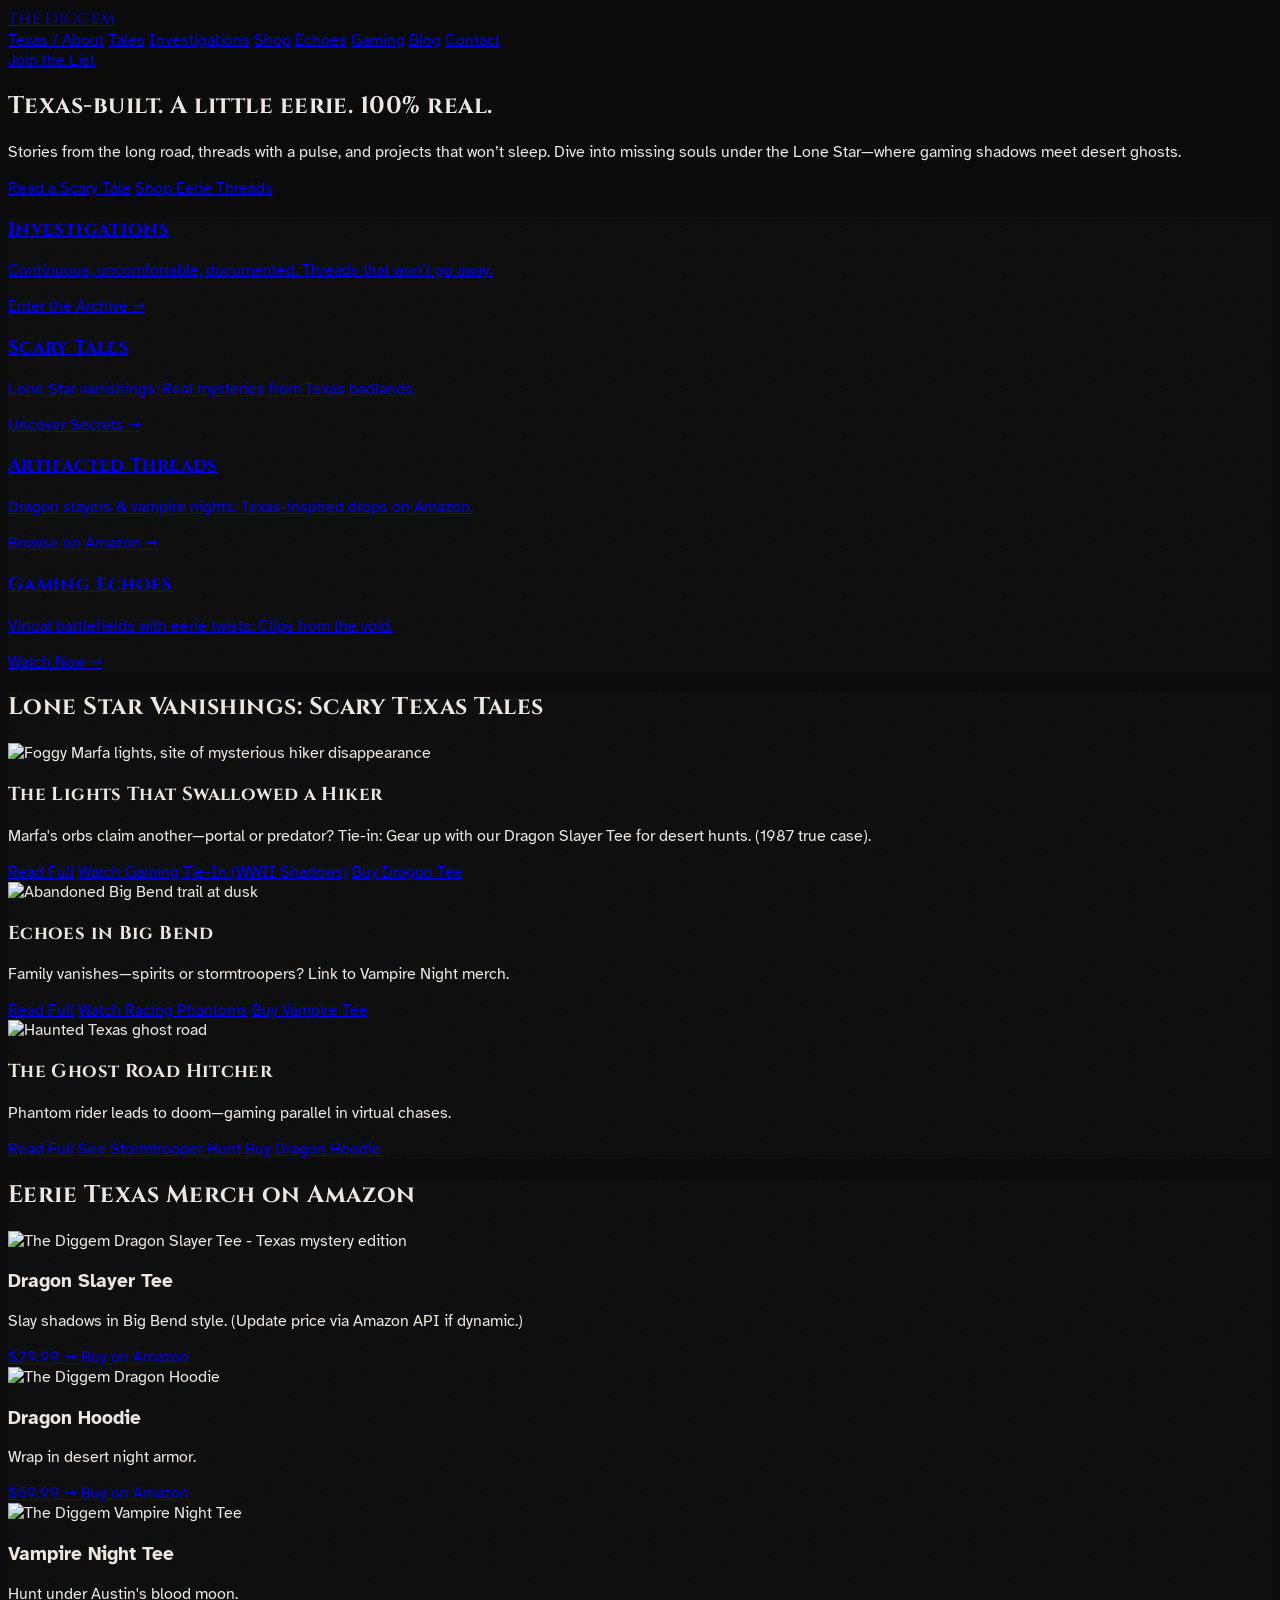
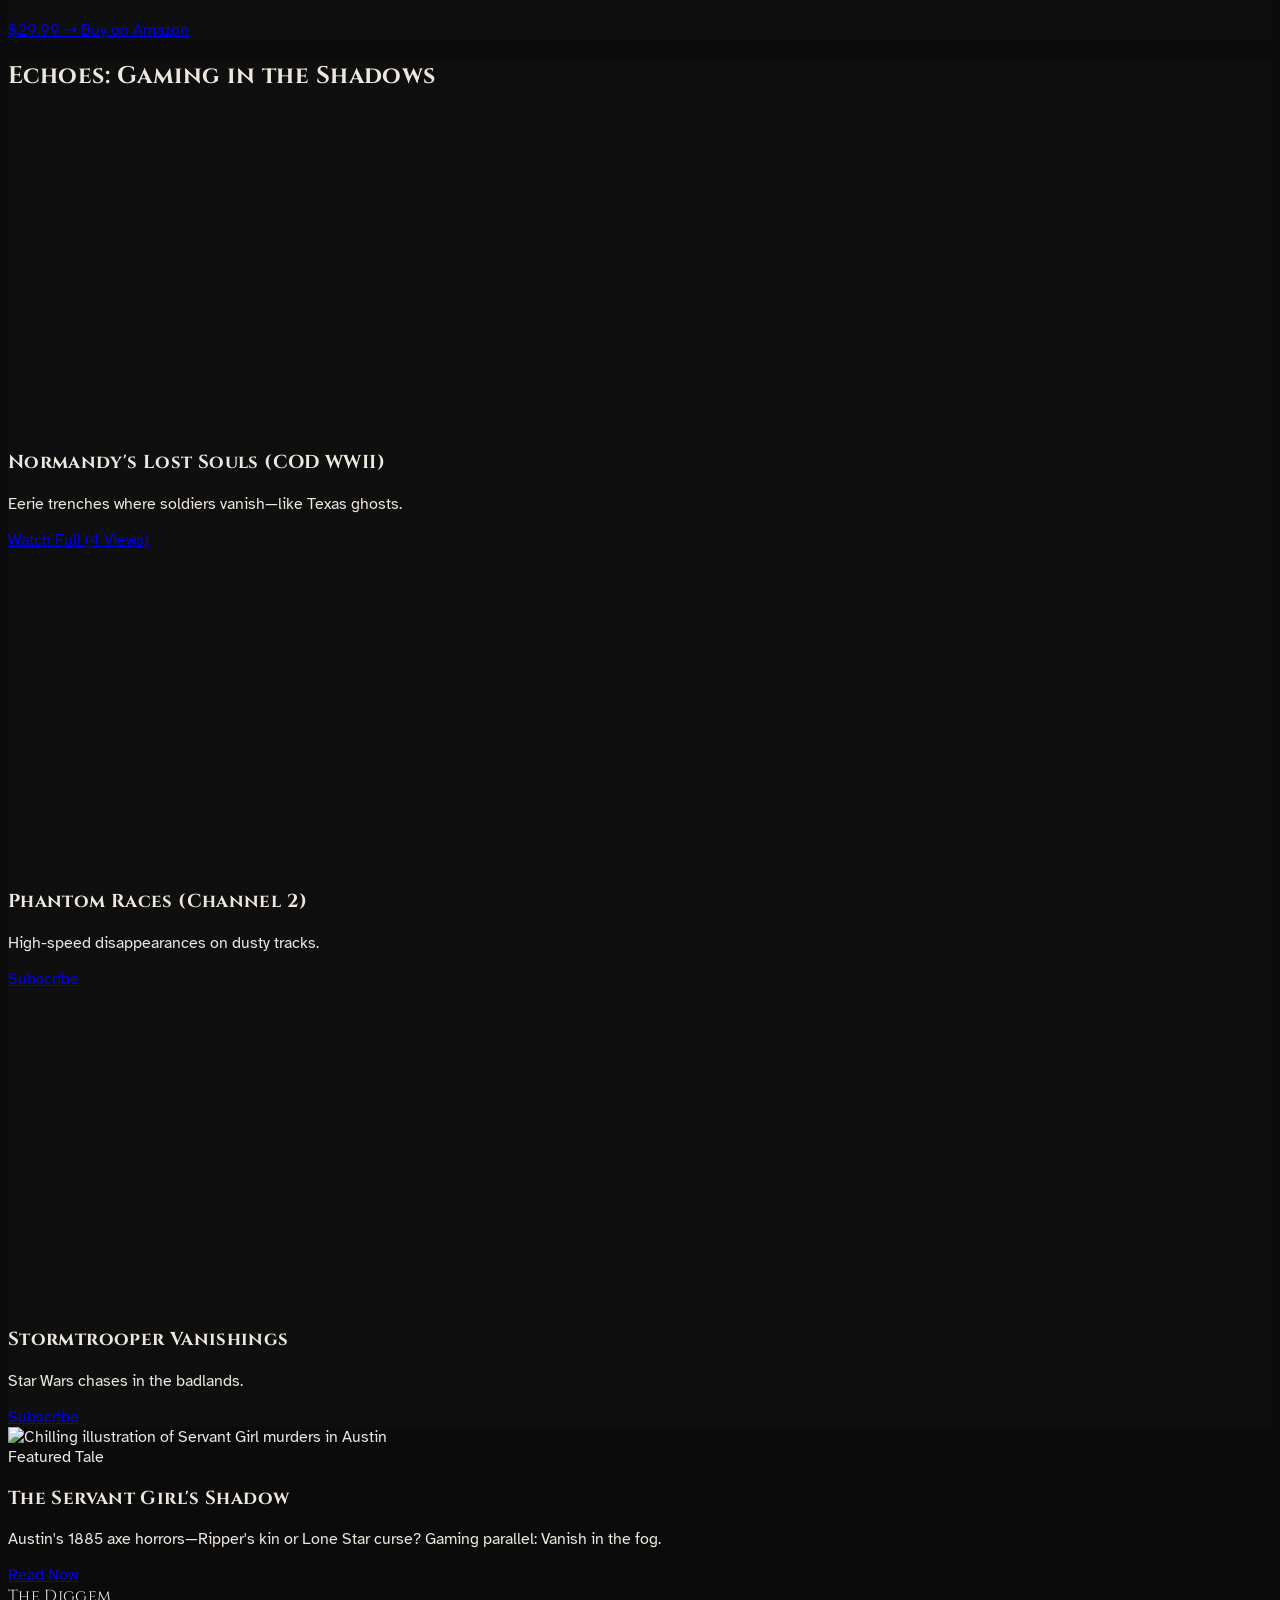
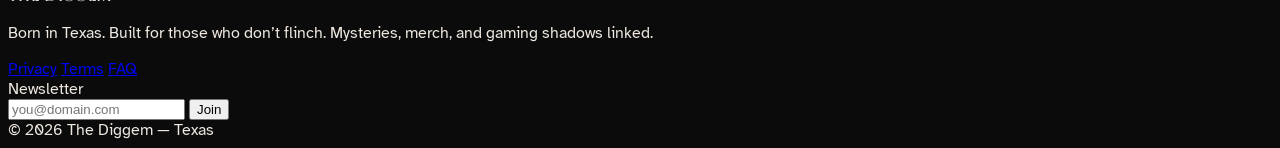
==== index.html @ 5195ea9b "Update index.html" ====
<!DOCTYPE html>
<html lang="en">
<head>
  <meta charset="utf-8" />
  <meta name="viewport" content="width=device-width, initial-scale=1" />
  <meta name="description" content="Texas mysteries, scary missing stories, eerie tales, and real investigations. Shop merch and watch gaming echoes on YouTube.">
  <meta property="og:title" content="The Diggem — Texas • Eerie • Real">
  <meta property="og:description" content="Stories from the long road, threads with a pulse, and projects that won’t sleep. Dive into missing souls under the Lone Star.">
  <meta property="og:image" content="/images/hero-texas-night.jpg">
  <title>The Diggem — Texas • Eerie • Real</title>
  <script src="https://cdn.tailwindcss.com"></script>
  <link rel="preconnect" href="https://fonts.googleapis.com">
  <link href="https://fonts.googleapis.com/css2?family=Cinzel:wght@600;700&family=Atkinson+Hyperlegible:wght@400;700&display=swap" rel="stylesheet">
  <style>
    :root {
      --mesquite: #0B0B0B; --dusk: #3A2E2A; --bone: #EDE7DF; --sage: #7C8A7A; --chili: #B03A2E; --blood-moon: #8B0000;
    }
    body { background: var(--mesquite); color: var(--bone); font-family: "Atkinson Hyperlegible", system-ui, sans-serif; }
    .hheading { font-family: "Cinzel", serif; letter-spacing: .02em; }
    .grain { background-image: url('data:image/svg+xml;utf8,<svg xmlns="http://www.w3.org/2000/svg" width=\'160\' height=\'160\'><filter id=\'n\'><feTurbulence type=\'fractalNoise\' baseFrequency=\'0.8\' numOctaves=\'2\' stitchTiles=\'stitch\'/></filter><rect width=\'100%\' height=\'100%\' filter=\'url(%23n)\' opacity=\'0.035\'/></svg>'); }
    .fade-in { opacity: 0; transform: translateY(20px); transition: opacity 0.6s ease, transform 0.6s ease; }
    .fade-in.visible { opacity: 1; transform: translateY(0); }
    .parallax { background-attachment: fixed; } /* Subtle hero depth */
    .hover-glow:hover { text-shadow: 0 0 10px var(--blood-moon); color: var(--blood-moon); transition: all 0.3s; }
  </style>
</head>
<body class="antialiased">
  <!-- NAV: Fixed, accessible -->
  <header class="fixed inset-x-0 top-0 z-50 bg-black/50 backdrop-blur border-b border-white/10" role="banner">
    <div class="mx-auto max-w-6xl px-4 h-16 flex items-center justify-between">
      <a href="/" class="hheading text-xl tracking-wide hover-glow" aria-label="Home">THE DIGGEM</a>
      <nav class="hidden md:flex items-center gap-6 text-sm" role="navigation">
        <a href="/about" class="hover:text-[--sage] focus:outline-none focus:ring-2 focus:ring-[--sage]" aria-label="Texas About">Texas / About</a>
        <a href="#tales" class="hover:text-[--sage] focus:outline-none focus:ring-2 focus:ring-[--sage]" aria-label="Mysterious Tales">Tales</a>
        <a href="/investigations" class="hover:text-[--sage] focus:outline-none focus:ring-2 focus:ring-[--sage]" aria-label="Investigations">Investigations</a>
        <a href="#shop" class="hover:text-[--sage] focus:outline-none focus:ring-2 focus:ring-[--sage]" aria-label="Shop">Shop</a>
        <a href="#youtube" class="hover:text-[--sage] focus:outline-none focus:ring-2 focus:ring-[--sage]" aria-label="YouTube Echoes">Echoes</a>
        <a href="/gaming" class="hover:text-[--sage] focus:outline-none focus:ring-2 focus:ring-[--sage]" aria-label="Gaming">Gaming</a>
        <a href="/blog" class="hover:text-[--sage] focus:outline-none focus:ring-2 focus:ring-[--sage]" aria-label="Blog">Blog</a>
        <a href="/contact" class="hover:text-[--sage] focus:outline-none focus:ring-2 focus:ring-[--sage]" aria-label="Contact">Contact</a>
      </nav>
      <a href="/newsletter" class="text-xs md:text-sm px-3 py-1.5 rounded-full border border-white/20 hover:border-white/40 focus:outline-none focus:ring-2 focus:ring-[--sage]" aria-label="Join Newsletter">Join the List</a>
    </div>
  </header>

  <!-- HERO: Parallax for eerie depth -->
  <section class="relative min-h-[84vh] flex items-end parallax grain" id="hero" style="background-image: linear-gradient(to bottom, var(--mesquite), transparent), url('/images/hero-texas-night.jpg'); background-size: cover; background-position: center;">
    <div class="absolute inset-0 bg-gradient-to-t from-[--mesquite] via-black/40 to-transparent"></div>
    <div class="relative mx-auto max-w-6xl px-4 pb-24">
      <h1 class="hheading text-4xl md:text-6xl font-bold max-w-3xl">Texas-built. A little eerie. 100% real.</h1>
      <p class="mt-4 max-w-2xl text-[1.05rem] text-white/85">Stories from the long road, threads with a pulse, and projects that won’t sleep. Dive into missing souls under the Lone Star—where gaming shadows meet desert ghosts.</p>
      <div class="mt-8 flex flex-wrap gap-3">
        <a href="#tales" class="px-5 py-3 rounded-lg bg-[--chili] hover:bg-red-700 font-semibold hover-glow focus:outline-none focus:ring-2 focus:ring-[--chili]" aria-label="Read Latest Tale">Read a Scary Tale</a>
        <a href="#shop" class="px-5 py-3 rounded-lg border border-white/25 hover:border-white/50 focus:outline-none focus:ring-2 focus:ring-white/50">Shop Eerie Threads</a>
      </div>
    </div>
  </section>

  <!-- PILLARS: 4-col grid for balance -->
  <section class="mx-auto max-w-6xl px-4 py-16 grid md:grid-cols-4 gap-6 grain" id="pillars">
    <a href="/investigations" class="group block rounded-2xl border border-white/10 p-6 hover:bg-white/5 transition fade-in" tabindex="0">
      <h3 class="hheading text-2xl mb-2 hover-glow">Investigations</h3>
      <p class="text-white/80">Continuous, uncomfortable, documented. Threads that won’t go away.</p>
      <div class="mt-4 text-sm text-[--sage] group-hover:underline">Enter the Archive →</div>
    </a>
    <a href="#tales" class="group block rounded-2xl border border-white/10 p-6 hover:bg-white/5 transition fade-in" tabindex="0">
      <h3 class="hheading text-2xl mb-2 hover-glow">Scary Tales</h3>
      <p class="text-white/80">Lone Star vanishings: Real mysteries from Texas badlands.</p>
      <div class="mt-4 text-sm text-[--sage] group-hover:underline">Uncover Secrets →</div>
    </a>
    <a href="#shop" class="group block rounded-2xl border border-white/10 p-6 hover:bg-white/5 transition fade-in" tabindex="0">
      <h3 class="hheading text-2xl mb-2 hover-glow">Artifacted Threads</h3>
      <p class="text-white/80">Dragon slayers & vampire nights: Texas-inspired drops on Amazon.</p>
      <div class="mt-4 text-sm text-[--sage] group-hover:underline">Browse on Amazon →</div>
    </a>
    <a href="#youtube" class="group block rounded-2xl border border-white/10 p-6 hover:bg-white/5 transition fade-in" tabindex="0">
      <h3 class="hheading text-2xl mb-2 hover-glow">Gaming Echoes</h3>
      <p class="text-white/80">Virtual battlefields with eerie twists: Clips from the void.</p>
      <div class="mt-4 text-sm text-[--sage] group-hover:underline">Watch Now →</div>
    </a>
  </section>

  <!-- TALES ARCHIVE: Tied to merch/gaming -->
  <section id="tales" class="mx-auto max-w-6xl px-4 py-16 grain">
    <h2 class="hheading text-4xl text-center mb-12 hover-glow">Lone Star Vanishings: Scary Texas Tales</h2>
    <div class="grid md:grid-cols-3 gap-8">
      <article class="fade-in rounded-2xl border border-white/10 p-6 bg-black/20 hover:bg-black/30 transition hover-glow" itemscope itemtype="https://schema.org/Article">
        <img src="/images/tale-marfa.jpg" alt="Foggy Marfa lights, site of mysterious hiker disappearance" class="w-full h-48 object-cover rounded-lg mb-4" loading="lazy">
        <h3 class="hheading text-xl mb-2" itemprop="headline">The Lights That Swallowed a Hiker</h3>
        <p class="text-white/80 mb-4" itemprop="description">Marfa's orbs claim another—portal or predator? Tie-in: Gear up with our Dragon Slayer Tee for desert hunts. (1987 true case).</p>
        <div class="flex flex-col gap-2 text-sm">
          <a href="/tales/marfa-full" class="text-[--chili] hover:underline" itemprop="url">Read Full</a>
          <a href="https://www.youtube.com/embed/ukKqVnNYLvE" class="text-[--sage] hover:underline" target="_blank" rel="noopener">Watch Gaming Tie-In (WWII Shadows)</a>
          <a href="https://www.amazon.com/The-Diggem-Clothing-Dragon-T-Shirt/dp/B0CT2NBS75" class="text-[--chili] hover:underline" target="_blank" rel="noopener sponsored">Buy Dragon Tee</a>
        </div>
      </article>
      <!-- Similar for 2 more; stagger with md:translate-y-4 for animation -->
      <article class="fade-in rounded-2xl border border-white/10 p-6 bg-black/20 hover:bg-black/30 transition md:translate-y-4 hover-glow">
        <img src="/images/tale-bigbend.jpg" alt="Abandoned Big Bend trail at dusk" class="w-full h-48 object-cover rounded-lg mb-4" loading="lazy">
        <h3 class="hheading text-xl mb-2">Echoes in Big Bend</h3>
        <p class="text-white/80 mb-4">Family vanishes—spirits or stormtroopers? Link to Vampire Night merch.</p>
        <div class="flex flex-col gap-2 text-sm">
          <a href="/tales/bigbend-full" class="text-[--chili] hover:underline">Read Full</a>
          <a href="https://www.youtube.com/embed/ZfT4tvOWYkk" class="text-[--sage] hover:underline" target="_blank" rel="noopener">Watch Racing Phantoms</a> <!-- Placeholder; update URL -->
          <a href="https://www.amazon.com/The-Diggem-Clothing-Vampire-T-Shirt/dp/B0FNCSKFW3" class="text-[--chili] hover:underline" target="_blank" rel="noopener sponsored">Buy Vampire Tee</a>
        </div>
      </article>
      <article class="fade-in rounded-2xl border border-white/10 p-6 bg-black/20 hover:bg-black/30 transition hover-glow">
        <img src="/images/tale-ghostroad.jpg" alt="Haunted Texas ghost road" class="w-full h-48 object-cover rounded-lg mb-4" loading="lazy">
        <h3 class="hheading text-xl mb-2">The Ghost Road Hitcher</h3>
        <p class="text-white/80 mb-4">Phantom rider leads to doom—gaming parallel in virtual chases.</p>
        <div class="flex flex-col gap-2 text-sm">
          <a href="/tales/ghostroad-full" class="text-[--chili] hover:underline">Read Full</a>
          <a href="https://www.youtube.com/embed/wIxmxCXI2v" class="text-[--sage] hover:underline" target="_blank" rel="noopener">See Stormtrooper Hunt</a> <!-- Placeholder; update URL -->
          <a href="https://www.amazon.com/The-Diggem-Clothing-Dragon-Pullover/dp/B0CW1WC7QN" class="text-[--chili] hover:underline" target="_blank" rel="noopener sponsored">Buy Dragon Hoodie</a>
        </div>
      </article>
    </div>
  </section>

  <!-- SHOP SPOTLIGHT: Your merch cards, rethemed -->
  <section id="shop" class="mx-auto max-w-6xl px-4 py-16 bg-[--dusk]/50 grain">
    <h2 class="hheading text-4xl text-center mb-12 hover-glow">Eerie Texas Merch on Amazon</h2>
    <div class="grid md:grid-cols-3 gap-8">
      <div class="text-center fade-in bg-gray-900 rounded-lg p-6">
        <img src="https://via.placeholder.com/400x400/000000/FFFFFF?text=Dragon+Slayer+Tee" alt="The Diggem Dragon Slayer Tee - Texas mystery edition" class="mx-auto w-48 h-48 object-cover rounded-lg mb-4" loading="lazy">
        <h3 class="text-xl mb-2">Dragon Slayer Tee</h3>
        <p class="text-white/80 mb-4">Slay shadows in Big Bend style. (Update price via Amazon API if dynamic.)</p>
        <a href="https://www.amazon.com/The-Diggem-Clothing-Dragon-T-Shirt/dp/B0CT2NBS75" target="_blank" rel="noopener sponsored" class="block bg-[--chili] text-white px-6 py-3 rounded-lg hover:bg-red-700 mx-auto w-fit hover-glow">$29.99 → Buy on Amazon</a>
      </div>
      <!-- Repeat pattern for Hoodie & Vampire Tee; use real images from Amazon if available -->
      <div class="text-center fade-in bg-gray-900 rounded-lg p-6 md:translate-y-4">
        <img src="https://via.placeholder.com/400x400/000000/00FFFF?text=Dragon+Hoodie" alt="The Diggem Dragon Hoodie" class="mx-auto w-48 h-48 object-cover rounded-lg mb-4" loading="lazy">
        <h3 class="text-xl mb-2">Dragon Hoodie</h3>
        <p class="text-white/80 mb-4">Wrap in desert night armor.</p>
        <a href="https://www.amazon.com/The-Diggem-Clothing-Dragon-Pullover/dp/B0CW1WC7QN" target="_blank" rel="noopener sponsored" class="block bg-[--chili] text-white px-6 py-3 rounded-lg hover:bg-red-700 mx-auto w-fit hover-glow">$59.99 → Buy on Amazon</a>
      </div>
      <div class="text-center fade-in bg-gray-900 rounded-lg p-6">
        <img src="https://via.placeholder.com/400x400/000000/FF00FF?text=Vampire+Night+Tee" alt="The Diggem Vampire Night Tee" class="mx-auto w-48 h-48 object-cover rounded-lg mb-4" loading="lazy">
        <h3 class="text-xl mb-2">Vampire Night Tee</h3>
        <p class="text-white/80 mb-4">Hunt under Austin's blood moon.</p>
        <a href="https://www.amazon.com/The-Diggem-Clothing-Vampire-T-Shirt/dp/B0FNCSKFW3" target="_blank" rel="noopener sponsored" class="block bg-[--chili] text-white px-6 py-3 rounded-lg hover:bg-red-700 mx-auto w-fit hover-glow">$29.99 → Buy on Amazon</a>
      </div>
    </div>
  </section>

  <!-- YOUTUBE ECHOES / GAMING: Blended section with valid embed -->
  <section id="youtube" class="mx-auto max-w-6xl px-4 py-16 grain">
    <h2 class="hheading text-4xl text-center mb-12 hover-glow">Echoes: Gaming in the Shadows</h2>
    <div class="grid md:grid-cols-3 gap-8"> <!-- 3-cols to match merch -->
      <div class="fade-in bg-gray-900 rounded-lg overflow-hidden">
        <iframe width="100%" height="315" src="https://www.youtube.com/embed/ukKqVnNYLvE?rel=0" title="COD WWII: Normandy Vanishings" frameborder="0" allow="accelerometer; autoplay; clipboard-write; encrypted-media; gyroscope; picture-in-picture" allowfullscreen loading="lazy"></iframe>
        <div class="p-6">
          <h3 class="hheading text-xl mb-2">Normandy's Lost Souls (COD WWII)</h3>
          <p class="text-white/80 mb-4">Eerie trenches where soldiers vanish—like Texas ghosts.</p>
          <a href="https://www.youtube.com/watch?v=ukKqVnNYLvE" target="_blank" rel="noopener" class="text-[--sage] hover:underline block hover-glow">Watch Full (4 Views)</a>
        </div>
      </div>
      <!-- Placeholders for other channels; update with your 2 channels -->
      <div class="fade-in bg-gray-900 rounded-lg overflow-hidden md:translate-y-4">
        <iframe width="100%" height="315" src="https://www.youtube.com/embed/ZfT4tvOWYkk?rel=0" title="Racing Phantoms Playlist" frameborder="0" allow="accelerometer; autoplay; clipboard-write; encrypted-media; gyroscope; picture-in-picture" allowfullscreen loading="lazy"></iframe>
        <div class="p-6">
          <h3 class="hheading text-xl mb-2">Phantom Races (Channel 2)</h3>
          <p class="text-white/80 mb-4">High-speed disappearances on dusty tracks.</p>
          <a href="https://www.youtube.com/channel/YOUR_CHANNEL_2" target="_blank" rel="noopener" class="text-[--sage] hover:underline block hover-glow">Subscribe</a>
        </div>
      </div>
      <div class="fade-in bg-gray-900 rounded-lg overflow-hidden">
        <iframe width="100%" height="315" src="https://www.youtube.com/embed/wIxmxCXI2v?rel=0" title="Stormtrooper Hunts (Channel 1)" frameborder="0" allow="accelerometer; autoplay; clipboard-write; encrypted-media; gyroscope; picture-in-picture" allowfullscreen loading="lazy"></iframe>
        <div class="p-6">
          <h3 class="hheading text-xl mb-2">Stormtrooper Vanishings</h3>
          <p class="text-white/80 mb-4">Star Wars chases in the badlands.</p>
          <a href="https://www.youtube.com/channel/YOUR_CHANNEL_1" target="_blank" rel="noopener" class="text-[--sage] hover:underline block hover-glow">Subscribe</a>
        </div>
      </div>
    </div>
  </section>

  <!-- FEATURED STORY: Texas tie-in -->
  <section class="mx-auto max-w-6xl px-4 pb-20 fade-in">
    <div class="rounded-2xl border border-white/10 overflow-hidden">
      <div class="grid md:grid-cols-2">
        <img src="/images/featured-story.jpg" alt="Chilling illustration of Servant Girl murders in Austin" class="w-full h-full object-cover" loading="lazy">
        <div class="p-8 bg-black/40">
          <div class="text-xs tracking-wide text-[--sage] uppercase">Featured Tale</div>
          <h3 class="hheading text-3xl mt-2 hover-glow">The Servant Girl's Shadow</h3>
          <p class="mt-3 text-white/85">Austin's 1885 axe horrors—Ripper's kin or Lone Star curse? Gaming parallel: Vanish in the fog.</p>
          <a href="/tales/servant-full" class="mt-6 inline-block px-5 py-3 rounded-lg bg-white/10 hover:bg-white/20 focus:outline-none focus:ring-2 focus:ring-white/50 hover-glow">Read Now</a>
        </div>
      </div>
    </div>
  </section>

  <!-- FOOTER: Clean, with year -->
  <footer class="border-t border-white/10" role="contentinfo">
    <div class="mx-auto max-w-6xl px-4 py-10 grid md:grid-cols-3 gap-8 text-sm">
      <div>
        <div class="hheading text-xl mb-2">The Diggem</div>
        <p class="text-white/70">Born in Texas. Built for those who don’t flinch. Mysteries, merch, and gaming shadows linked.</p>
      </div>
      <div class="space-y-2">
        <a href="/privacy" class="block hover:underline hover-glow">Privacy</a>
        <a href="/terms" class="block hover:underline hover-glow">Terms</a>
        <a href="/faq" class="block hover:underline hover-glow">FAQ</a>
      </div>
      <div>
        <div class="mb-2">Newsletter</div>
        <form class="flex gap-2" aria-label="Newsletter Signup">
          <input type="email" placeholder="you@domain.com" class="flex-1 rounded-lg px-3 py-2 bg-white/10 placeholder-white/40 focus:outline-none focus:ring-2 focus:ring-[--sage]" required>
          <button class="px-4 py-2 rounded-lg bg-[--chili] hover:bg-red-700 focus:outline-none focus:ring-2 focus:ring-[--chili]" type="submit">Join</button>
        </form>
        <div class="mt-3 text-white/60">© <span id="y"></span> The Diggem — Texas</div>
      </div>
    </div>
  </footer>

  <script>
    // Dynamic Year
    document.getElementById('y').textContent = new Date().getFullYear();
    // Scroll Fade-In Observer (performant, vanilla JS)
    const observer = new IntersectionObserver((entries) => {
      entries.forEach(entry => {
        if (entry.isIntersecting) entry.target.classList.add('visible');
      });
    }, { threshold: 0.1 });
    document.querySelectorAll('.fade-in').forEach(el => observer.observe(el));
  </script>
</body>
</html>
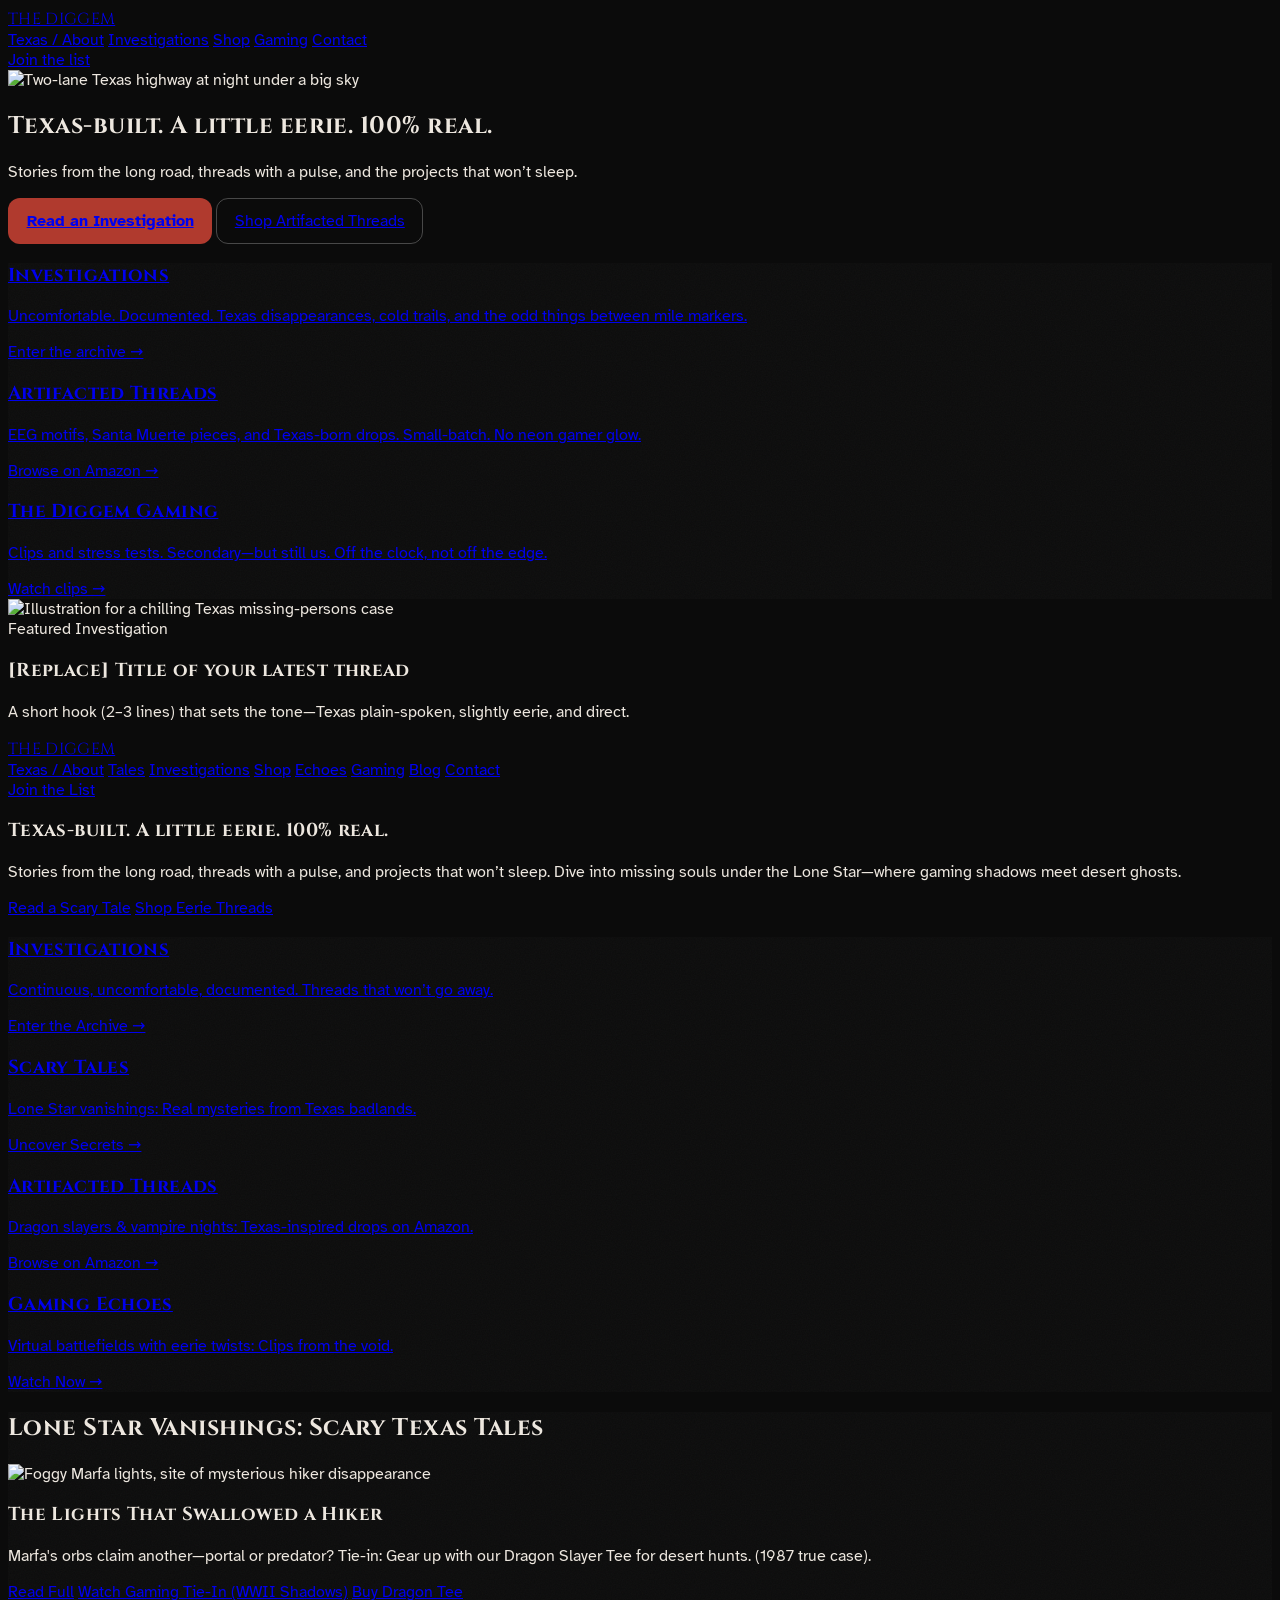
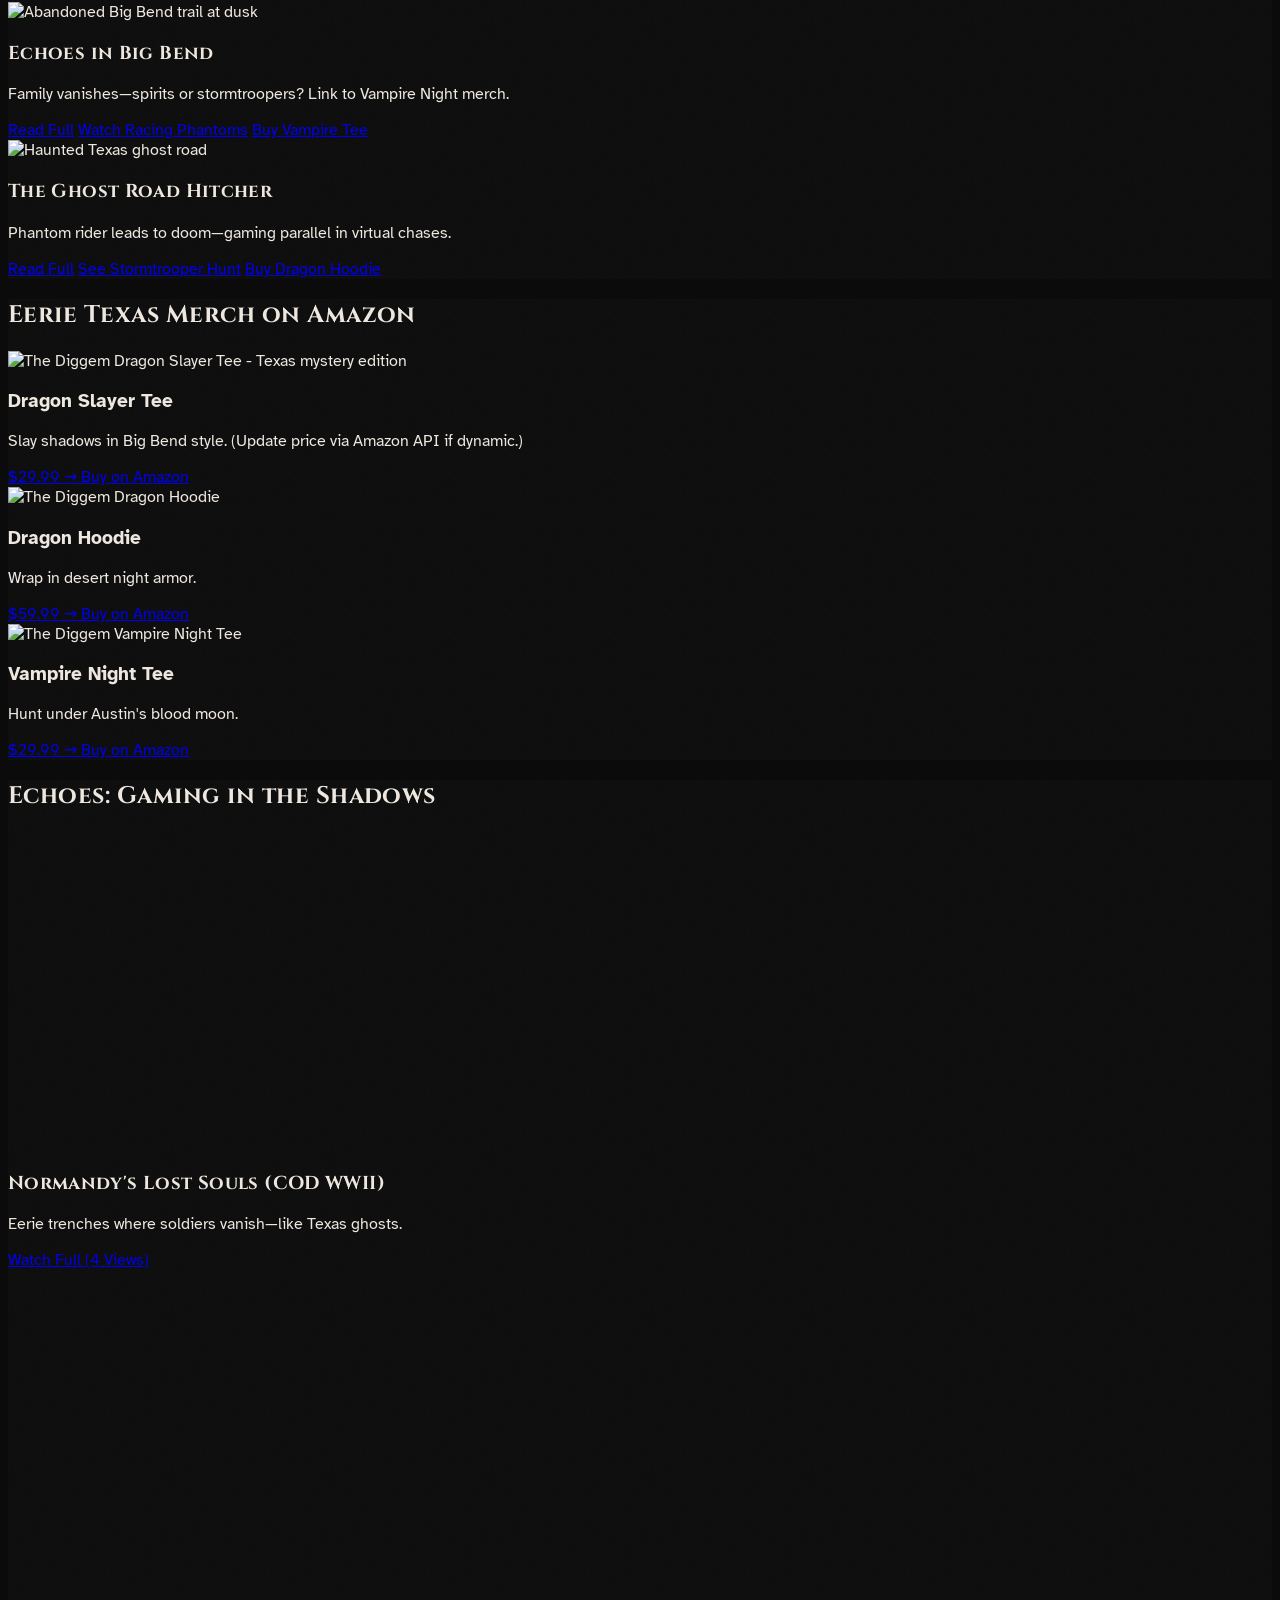
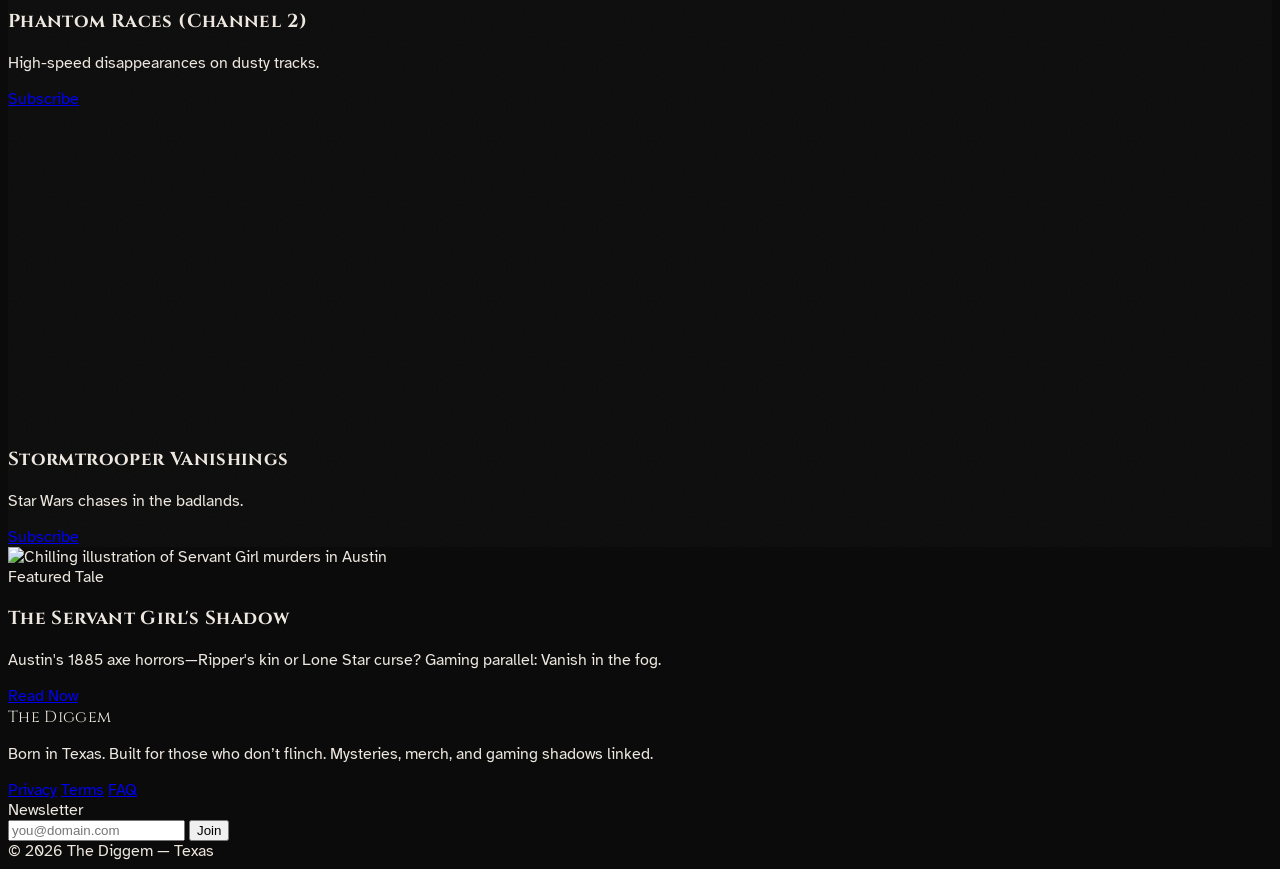
==== commit 290cb775: "Update index.html" ====
--- a/index.html
+++ b/index.html
@@ -1,5 +1,89 @@
 <!DOCTYPE html>
+<html lang="en"><!DOCTYPE html>
 <html lang="en">
+<head>
+  <meta charset="utf-8" />
+  <meta name="viewport" content="width=device-width, initial-scale=1" />
+  <title>The Diggem — Texas • Eerie • Real</title>
+  <meta name="description" content="Texas-built stories, investigations, and threads with a pulse." />
+  <script src="https://cdn.tailwindcss.com"></script>
+  <link rel="preconnect" href="https://fonts.googleapis.com">
+  <link href="https://fonts.googleapis.com/css2?family=Cinzel:wght@600;700&family=Atkinson+Hyperlegible:wght@400;700&display=swap" rel="stylesheet">
+  <style>
+    :root{
+      --mesquite:#0B0B0B; --dusk:#3A2E2A; --bone:#EDE7DF; --sage:#7C8A7A; --chili:#B03A2E;
+    }
+    body{background:var(--mesquite); color:var(--bone); font-family:"Atkinson Hyperlegible", system-ui, sans-serif;}
+    .hheading{font-family:"Cinzel", serif; letter-spacing:.02em}
+    .grain{background-image:url('data:image/svg+xml;utf8,<svg xmlns="http://www.w3.org/2000/svg" width="160" height="160"><filter id="n"><feTurbulence type="fractalNoise" baseFrequency="0.8" numOctaves="2" stitchTiles="stitch"/></filter><rect width="100%" height="100%" filter="url(%23n)" opacity="0.035"/></svg>');}
+    .btn{display:inline-block; padding:.75rem 1.1rem; border-radius:.75rem; border:1px solid rgba(255,255,255,.25)}
+    .btn-primary{background:var(--chili); border-color:transparent; font-weight:700}
+  </style>
+</head>
+<body class="antialiased">
+
+  <!-- Header -->
+  <header class="fixed inset-x-0 top-0 z-50 bg-black/50 backdrop-blur border-b border-white/10">
+    <div class="mx-auto max-w-6xl px-4 h-16 flex items-center justify-between">
+      <a href="/" class="hheading text-xl tracking-wide">THE DIGGEM</a>
+      <nav class="hidden md:flex items-center gap-6 text-sm">
+        <a href="#about" class="hover:text-[--sage]">Texas / About</a>
+        <a href="#investigations" class="hover:text-[--sage]">Investigations</a>
+        <a href="#shop" class="hover:text-[--sage]">Shop</a>
+        <a href="#gaming" class="hover:text-[--sage]">Gaming</a>
+        <a href="#contact" class="hover:text-[--sage]">Contact</a>
+      </nav>
+      <a href="#subscribe" class="text-xs md:text-sm px-3 py-1.5 rounded-full border border-white/20 hover:border-white/40">Join the list</a>
+    </div>
+  </header>
+
+  <!-- Hero -->
+  <section class="relative min-h-[84vh] flex items-end">
+    <!-- Replace this image with your Texas night shot -->
+    <img src="/images/texas-night-highway.jpg" alt="Two-lane Texas highway at night under a big sky" class="absolute inset-0 w-full h-full object-cover opacity-70">
+    <div class="absolute inset-0 bg-gradient-to-t from-[--mesquite] via-black/40 to-transparent"></div>
+    <div class="relative mx-auto max-w-6xl px-4 pb-24">
+      <h1 class="hheading text-4xl md:text-6xl font-bold max-w-3xl">Texas-built. A little eerie. 100% real.</h1>
+      <p class="mt-4 max-w-2xl text-white/85">
+        Stories from the long road, threads with a pulse, and the projects that won’t sleep.
+      </p>
+      <div class="mt-8 flex flex-wrap gap-3">
+        <a href="#investigations" class="btn btn-primary">Read an Investigation</a>
+        <a href="#shop" class="btn hover:border-white/50">Shop Artifacted Threads</a>
+      </div>
+    </div>
+  </section>
+
+  <!-- Three Pillars -->
+  <section class="mx-auto max-w-6xl px-4 py-16 grid md:grid-cols-3 gap-6 grain">
+    <a href="#investigations" class="group block rounded-2xl border border-white/10 p-6 hover:bg-white/5 transition">
+      <h3 class="hheading text-2xl mb-2">Investigations</h3>
+      <p class="text-white/80">Uncomfortable. Documented. Texas disappearances, cold trails, and the odd things between mile markers.</p>
+      <div class="mt-4 text-sm text-[--sage] group-hover:underline">Enter the archive →</div>
+    </a>
+    <a href="#shop" class="group block rounded-2xl border border-white/10 p-6 hover:bg-white/5 transition">
+      <h3 class="hheading text-2xl mb-2">Artifacted Threads</h3>
+      <p class="text-white/80">EEG motifs, Santa Muerte pieces, and Texas-born drops. Small-batch. No neon gamer glow.</p>
+      <div class="mt-4 text-sm text-[--sage] group-hover:underline">Browse on Amazon →</div>
+    </a>
+    <a href="#gaming" class="group block rounded-2xl border border-white/10 p-6 hover:bg-white/5 transition">
+      <h3 class="hheading text-2xl mb-2">The Diggem Gaming</h3>
+      <p class="text-white/80">Clips and stress tests. Secondary—but still us. Off the clock, not off the edge.</p>
+      <div class="mt-4 text-sm text-[--sage] group-hover:underline">Watch clips →</div>
+    </a>
+  </section>
+
+  <!-- Featured -->
+  <section id="investigations" class="mx-auto max-w-6xl px-4 pb-20">
+    <div class="rounded-2xl border border-white/10 overflow-hidden">
+      <div class="grid md:grid-cols-2">
+        <img src="/images/featured-story.jpg" alt="Illustration for a chilling Texas missing-persons case" class="w-full h-full object-cover">
+        <div class="p-8 bg-black/40">
+          <div class="text-xs tracking-wide text-[--sage] uppercase">Featured Investigation</div>
+          <h3 class="hheading text-3xl mt-2">[Replace] Title of your latest thread</h3>
+          <p class="mt-3 text-white/85">A short hook (2–3 lines) that sets the tone—Texas plain-spoken, slightly eerie, and direct.</p>
+          <a href="/investigations
+
 <head>
   <meta charset="utf-8" />
   <meta name="viewport" content="width=device-width, initial-scale=1" />
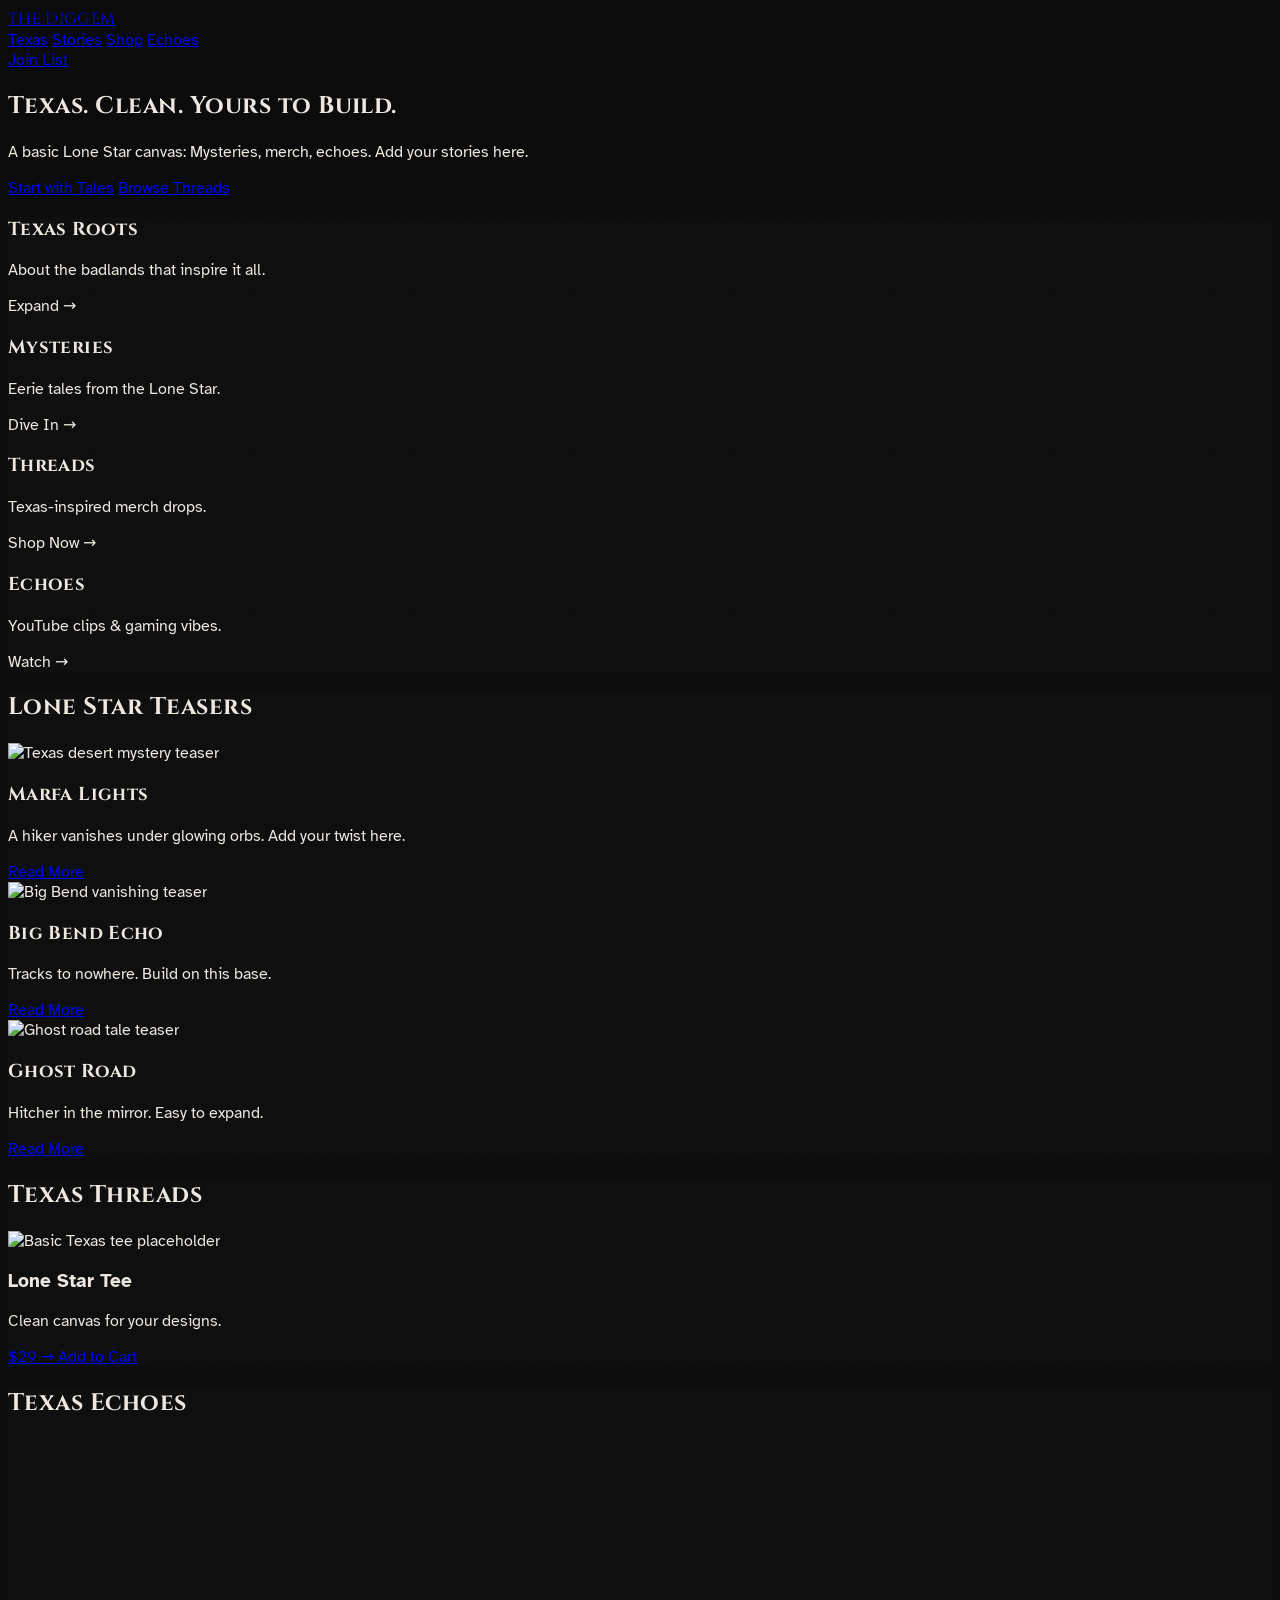
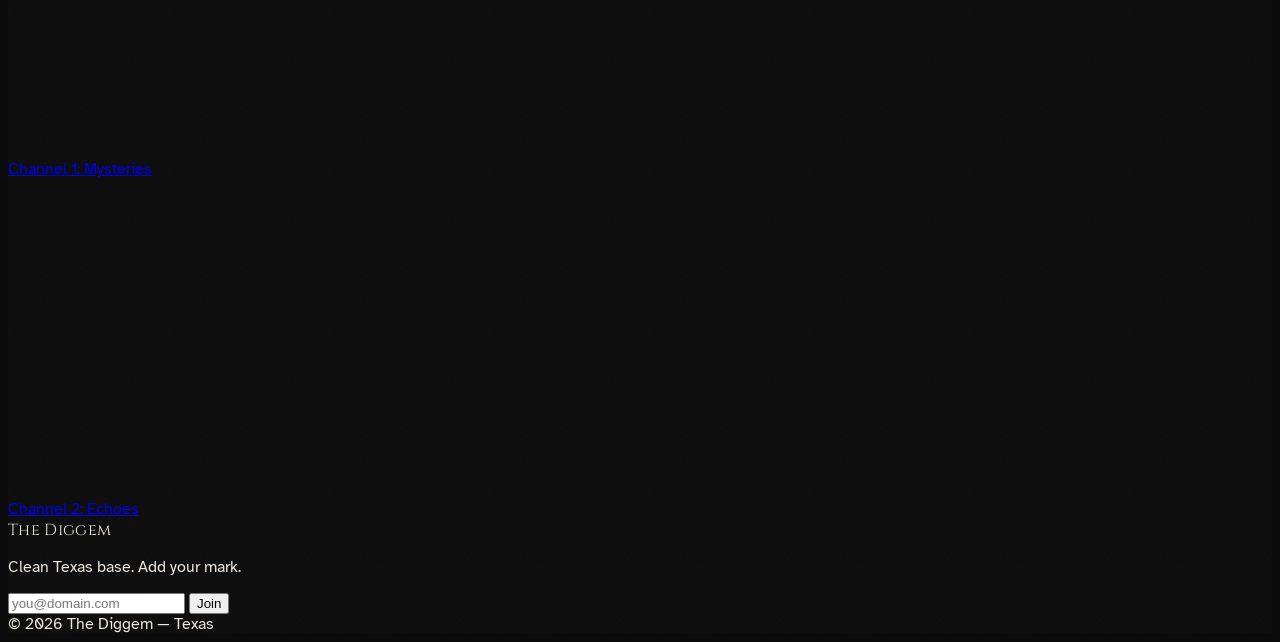
==== commit 235e1e4b: "Update index.html" ====
--- a/index.html
+++ b/index.html
@@ -1,313 +1,165 @@
 <!DOCTYPE html>
-<html lang="en"><!DOCTYPE html>
 <html lang="en">
 <head>
   <meta charset="utf-8" />
   <meta name="viewport" content="width=device-width, initial-scale=1" />
-  <title>The Diggem — Texas • Eerie • Real</title>
-  <meta name="description" content="Texas-built stories, investigations, and threads with a pulse." />
-  <script src="https://cdn.tailwindcss.com"></script>
-  <link rel="preconnect" href="https://fonts.googleapis.com">
-  <link href="https://fonts.googleapis.com/css2?family=Cinzel:wght@600;700&family=Atkinson+Hyperlegible:wght@400;700&display=swap" rel="stylesheet">
-  <style>
-    :root{
-      --mesquite:#0B0B0B; --dusk:#3A2E2A; --bone:#EDE7DF; --sage:#7C8A7A; --chili:#B03A2E;
-    }
-    body{background:var(--mesquite); color:var(--bone); font-family:"Atkinson Hyperlegible", system-ui, sans-serif;}
-    .hheading{font-family:"Cinzel", serif; letter-spacing:.02em}
-    .grain{background-image:url('data:image/svg+xml;utf8,<svg xmlns="http://www.w3.org/2000/svg" width="160" height="160"><filter id="n"><feTurbulence type="fractalNoise" baseFrequency="0.8" numOctaves="2" stitchTiles="stitch"/></filter><rect width="100%" height="100%" filter="url(%23n)" opacity="0.035"/></svg>');}
-    .btn{display:inline-block; padding:.75rem 1.1rem; border-radius:.75rem; border:1px solid rgba(255,255,255,.25)}
-    .btn-primary{background:var(--chili); border-color:transparent; font-weight:700}
-  </style>
-</head>
-<body class="antialiased">
-
-  <!-- Header -->
-  <header class="fixed inset-x-0 top-0 z-50 bg-black/50 backdrop-blur border-b border-white/10">
-    <div class="mx-auto max-w-6xl px-4 h-16 flex items-center justify-between">
-      <a href="/" class="hheading text-xl tracking-wide">THE DIGGEM</a>
-      <nav class="hidden md:flex items-center gap-6 text-sm">
-        <a href="#about" class="hover:text-[--sage]">Texas / About</a>
-        <a href="#investigations" class="hover:text-[--sage]">Investigations</a>
-        <a href="#shop" class="hover:text-[--sage]">Shop</a>
-        <a href="#gaming" class="hover:text-[--sage]">Gaming</a>
-        <a href="#contact" class="hover:text-[--sage]">Contact</a>
-      </nav>
-      <a href="#subscribe" class="text-xs md:text-sm px-3 py-1.5 rounded-full border border-white/20 hover:border-white/40">Join the list</a>
-    </div>
-  </header>
-
-  <!-- Hero -->
-  <section class="relative min-h-[84vh] flex items-end">
-    <!-- Replace this image with your Texas night shot -->
-    <img src="/images/texas-night-highway.jpg" alt="Two-lane Texas highway at night under a big sky" class="absolute inset-0 w-full h-full object-cover opacity-70">
-    <div class="absolute inset-0 bg-gradient-to-t from-[--mesquite] via-black/40 to-transparent"></div>
-    <div class="relative mx-auto max-w-6xl px-4 pb-24">
-      <h1 class="hheading text-4xl md:text-6xl font-bold max-w-3xl">Texas-built. A little eerie. 100% real.</h1>
-      <p class="mt-4 max-w-2xl text-white/85">
-        Stories from the long road, threads with a pulse, and the projects that won’t sleep.
-      </p>
-      <div class="mt-8 flex flex-wrap gap-3">
-        <a href="#investigations" class="btn btn-primary">Read an Investigation</a>
-        <a href="#shop" class="btn hover:border-white/50">Shop Artifacted Threads</a>
-      </div>
-    </div>
-  </section>
-
-  <!-- Three Pillars -->
-  <section class="mx-auto max-w-6xl px-4 py-16 grid md:grid-cols-3 gap-6 grain">
-    <a href="#investigations" class="group block rounded-2xl border border-white/10 p-6 hover:bg-white/5 transition">
-      <h3 class="hheading text-2xl mb-2">Investigations</h3>
-      <p class="text-white/80">Uncomfortable. Documented. Texas disappearances, cold trails, and the odd things between mile markers.</p>
-      <div class="mt-4 text-sm text-[--sage] group-hover:underline">Enter the archive →</div>
-    </a>
-    <a href="#shop" class="group block rounded-2xl border border-white/10 p-6 hover:bg-white/5 transition">
-      <h3 class="hheading text-2xl mb-2">Artifacted Threads</h3>
-      <p class="text-white/80">EEG motifs, Santa Muerte pieces, and Texas-born drops. Small-batch. No neon gamer glow.</p>
-      <div class="mt-4 text-sm text-[--sage] group-hover:underline">Browse on Amazon →</div>
-    </a>
-    <a href="#gaming" class="group block rounded-2xl border border-white/10 p-6 hover:bg-white/5 transition">
-      <h3 class="hheading text-2xl mb-2">The Diggem Gaming</h3>
-      <p class="text-white/80">Clips and stress tests. Secondary—but still us. Off the clock, not off the edge.</p>
-      <div class="mt-4 text-sm text-[--sage] group-hover:underline">Watch clips →</div>
-    </a>
-  </section>
-
-  <!-- Featured -->
-  <section id="investigations" class="mx-auto max-w-6xl px-4 pb-20">
-    <div class="rounded-2xl border border-white/10 overflow-hidden">
-      <div class="grid md:grid-cols-2">
-        <img src="/images/featured-story.jpg" alt="Illustration for a chilling Texas missing-persons case" class="w-full h-full object-cover">
-        <div class="p-8 bg-black/40">
-          <div class="text-xs tracking-wide text-[--sage] uppercase">Featured Investigation</div>
-          <h3 class="hheading text-3xl mt-2">[Replace] Title of your latest thread</h3>
-          <p class="mt-3 text-white/85">A short hook (2–3 lines) that sets the tone—Texas plain-spoken, slightly eerie, and direct.</p>
-          <a href="/investigations
-
-<head>
-  <meta charset="utf-8" />
-  <meta name="viewport" content="width=device-width, initial-scale=1" />
-  <meta name="description" content="Texas mysteries, scary missing stories, eerie tales, and real investigations. Shop merch and watch gaming echoes on YouTube.">
-  <meta property="og:title" content="The Diggem — Texas • Eerie • Real">
-  <meta property="og:description" content="Stories from the long road, threads with a pulse, and projects that won’t sleep. Dive into missing souls under the Lone Star.">
-  <meta property="og:image" content="/images/hero-texas-night.jpg">
-  <title>The Diggem — Texas • Eerie • Real</title>
+  <meta name="description" content="The Diggem: Clean Texas mysteries, eerie tales, and Lone Star vibes. Shop merch and explore stories.">
+  <meta property="og:title" content="The Diggem — Texas • Clean • Real">
+  <meta property="og:description" content="Basic Texas-themed hub for stories, merch, and more. Built to expand.">
+  <meta property="og:image" content="/images/hero-texas-sunset.jpg">
+  <title>The Diggem — Texas • Clean • Real</title>
   <script src="https://cdn.tailwindcss.com"></script>
   <link rel="preconnect" href="https://fonts.googleapis.com">
   <link href="https://fonts.googleapis.com/css2?family=Cinzel:wght@600;700&family=Atkinson+Hyperlegible:wght@400;700&display=swap" rel="stylesheet">
   <style>
     :root {
-      --mesquite: #0B0B0B; --dusk: #3A2E2A; --bone: #EDE7DF; --sage: #7C8A7A; --chili: #B03A2E; --blood-moon: #8B0000;
+      --mesquite: #0B0B0B; /* Deep Texas night */
+      --dusk: #3A2E2A; /* Sunset dusk */
+      --bone: #EDE7DF; /* Bone white for text */
+      --sage: #7C8A7A; /* Sagebrush green */
+      --chili: #B03A2E; /* Chili red for accents */
     }
     body { background: var(--mesquite); color: var(--bone); font-family: "Atkinson Hyperlegible", system-ui, sans-serif; }
-    .hheading { font-family: "Cinzel", serif; letter-spacing: .02em; }
-    .grain { background-image: url('data:image/svg+xml;utf8,<svg xmlns="http://www.w3.org/2000/svg" width=\'160\' height=\'160\'><filter id=\'n\'><feTurbulence type=\'fractalNoise\' baseFrequency=\'0.8\' numOctaves=\'2\' stitchTiles=\'stitch\'/></filter><rect width=\'100%\' height=\'100%\' filter=\'url(%23n)\' opacity=\'0.035\'/></svg>'); }
-    .fade-in { opacity: 0; transform: translateY(20px); transition: opacity 0.6s ease, transform 0.6s ease; }
-    .fade-in.visible { opacity: 1; transform: translateY(0); }
-    .parallax { background-attachment: fixed; } /* Subtle hero depth */
-    .hover-glow:hover { text-shadow: 0 0 10px var(--blood-moon); color: var(--blood-moon); transition: all 0.3s; }
+    .tx-heading { font-family: "Cinzel", serif; letter-spacing: .02em; }
+    .grain { background-image: url('data:image/svg+xml;utf8,<svg xmlns="http://www.w3.org/2000/svg" width="160" height="160"><filter id="n"><feTurbulence type="fractalNoise" baseFrequency="0.8" numOctaves="2" stitchTiles="stitch"/></filter><rect width="100%" height="100%" filter="url(%23n)" opacity="0.035"/></svg>'); }
   </style>
 </head>
 <body class="antialiased">
-  <!-- NAV: Fixed, accessible -->
-  <header class="fixed inset-x-0 top-0 z-50 bg-black/50 backdrop-blur border-b border-white/10" role="banner">
+  <!-- HEADER: Simple fixed nav -->
+  <header class="fixed inset-x-0 top-0 z-50 bg-[var(--mesquite)]/90 backdrop-blur border-b border-white/10" role="banner">
     <div class="mx-auto max-w-6xl px-4 h-16 flex items-center justify-between">
-      <a href="/" class="hheading text-xl tracking-wide hover-glow" aria-label="Home">THE DIGGEM</a>
+      <a href="/" class="tx-heading text-xl tracking-wide text-[var(--bone)] hover:text-[var(--chili)] transition-colors" aria-label="Home">THE DIGGEM</a>
       <nav class="hidden md:flex items-center gap-6 text-sm" role="navigation">
-        <a href="/about" class="hover:text-[--sage] focus:outline-none focus:ring-2 focus:ring-[--sage]" aria-label="Texas About">Texas / About</a>
-        <a href="#tales" class="hover:text-[--sage] focus:outline-none focus:ring-2 focus:ring-[--sage]" aria-label="Mysterious Tales">Tales</a>
-        <a href="/investigations" class="hover:text-[--sage] focus:outline-none focus:ring-2 focus:ring-[--sage]" aria-label="Investigations">Investigations</a>
-        <a href="#shop" class="hover:text-[--sage] focus:outline-none focus:ring-2 focus:ring-[--sage]" aria-label="Shop">Shop</a>
-        <a href="#youtube" class="hover:text-[--sage] focus:outline-none focus:ring-2 focus:ring-[--sage]" aria-label="YouTube Echoes">Echoes</a>
-        <a href="/gaming" class="hover:text-[--sage] focus:outline-none focus:ring-2 focus:ring-[--sage]" aria-label="Gaming">Gaming</a>
-        <a href="/blog" class="hover:text-[--sage] focus:outline-none focus:ring-2 focus:ring-[--sage]" aria-label="Blog">Blog</a>
-        <a href="/contact" class="hover:text-[--sage] focus:outline-none focus:ring-2 focus:ring-[--sage]" aria-label="Contact">Contact</a>
+        <a href="#pillars" class="text-[var(--bone)] hover:text-[var(--sage)] focus:outline-none focus:ring-2 focus:ring-[var(--sage)]" aria-label="Sections">Texas</a>
+        <a href="#stories" class="text-[var(--bone)] hover:text-[var(--sage)] focus:outline-none focus:ring-2 focus:ring-[var(--sage)]" aria-label="Stories">Stories</a>
+        <a href="#shop" class="text-[var(--bone)] hover:text-[var(--sage)] focus:outline-none focus:ring-2 focus:ring-[var(--sage)]" aria-label="Shop">Shop</a>
+        <a href="#youtube" class="text-[var(--bone)] hover:text-[var(--sage)] focus:outline-none focus:ring-2 focus:ring-[var(--sage)]" aria-label="YouTube">Echoes</a>
       </nav>
-      <a href="/newsletter" class="text-xs md:text-sm px-3 py-1.5 rounded-full border border-white/20 hover:border-white/40 focus:outline-none focus:ring-2 focus:ring-[--sage]" aria-label="Join Newsletter">Join the List</a>
+      <a href="#newsletter" class="text-xs px-3 py-1.5 rounded-full border border-white/20 hover:border-[var(--sage)] transition-colors focus:outline-none focus:ring-2 focus:ring-[var(--sage)]" aria-label="Join Newsletter">Join List</a>
     </div>
   </header>
 
-  <!-- HERO: Parallax for eerie depth -->
-  <section class="relative min-h-[84vh] flex items-end parallax grain" id="hero" style="background-image: linear-gradient(to bottom, var(--mesquite), transparent), url('/images/hero-texas-night.jpg'); background-size: cover; background-position: center;">
-    <div class="absolute inset-0 bg-gradient-to-t from-[--mesquite] via-black/40 to-transparent"></div>
+  <!-- HERO: Full-width Texas sunset vibe -->
+  <section class="relative min-h-[85vh] flex items-end grain" id="hero" style="background: linear-gradient(to bottom, var(--mesquite), transparent), url('/images/hero-texas-sunset.jpg'); background-size: cover; background-position: center;">
+    <div class="absolute inset-0 bg-gradient-to-t from-[var(--mesquite)] via-black/40 to-transparent"></div>
     <div class="relative mx-auto max-w-6xl px-4 pb-24">
-      <h1 class="hheading text-4xl md:text-6xl font-bold max-w-3xl">Texas-built. A little eerie. 100% real.</h1>
-      <p class="mt-4 max-w-2xl text-[1.05rem] text-white/85">Stories from the long road, threads with a pulse, and projects that won’t sleep. Dive into missing souls under the Lone Star—where gaming shadows meet desert ghosts.</p>
+      <h1 class="tx-heading text-4xl md:text-6xl font-bold max-w-3xl text-[var(--bone)]">Texas. Clean. Yours to Build.</h1>
+      <p class="mt-4 max-w-2xl text-[1.05rem] text-white/85">A basic Lone Star canvas: Mysteries, merch, echoes. Add your stories here.</p>
       <div class="mt-8 flex flex-wrap gap-3">
-        <a href="#tales" class="px-5 py-3 rounded-lg bg-[--chili] hover:bg-red-700 font-semibold hover-glow focus:outline-none focus:ring-2 focus:ring-[--chili]" aria-label="Read Latest Tale">Read a Scary Tale</a>
-        <a href="#shop" class="px-5 py-3 rounded-lg border border-white/25 hover:border-white/50 focus:outline-none focus:ring-2 focus:ring-white/50">Shop Eerie Threads</a>
+        <a href="#stories" class="px-5 py-3 rounded-lg bg-[var(--chili)] hover:bg-red-700 text-white font-semibold transition-colors focus:outline-none focus:ring-2 focus:ring-[var(--chili)]" aria-label="Explore Stories">Start with Tales</a>
+        <a href="#shop" class="px-5 py-3 rounded-lg border border-white/25 hover:border-[var(--sage)] text-white transition-colors focus:outline-none focus:ring-2 focus:ring-white/50" aria-label="View Shop">Browse Threads</a>
       </div>
     </div>
   </section>
 
-  <!-- PILLARS: 4-col grid for balance -->
+  <!-- PILLARS: Quick nav to expandable sections -->
   <section class="mx-auto max-w-6xl px-4 py-16 grid md:grid-cols-4 gap-6 grain" id="pillars">
-    <a href="/investigations" class="group block rounded-2xl border border-white/10 p-6 hover:bg-white/5 transition fade-in" tabindex="0">
-      <h3 class="hheading text-2xl mb-2 hover-glow">Investigations</h3>
-      <p class="text-white/80">Continuous, uncomfortable, documented. Threads that won’t go away.</p>
-      <div class="mt-4 text-sm text-[--sage] group-hover:underline">Enter the Archive →</div>
-    </a>
-    <a href="#tales" class="group block rounded-2xl border border-white/10 p-6 hover:bg-white/5 transition fade-in" tabindex="0">
-      <h3 class="hheading text-2xl mb-2 hover-glow">Scary Tales</h3>
-      <p class="text-white/80">Lone Star vanishings: Real mysteries from Texas badlands.</p>
-      <div class="mt-4 text-sm text-[--sage] group-hover:underline">Uncover Secrets →</div>
-    </a>
-    <a href="#shop" class="group block rounded-2xl border border-white/10 p-6 hover:bg-white/5 transition fade-in" tabindex="0">
-      <h3 class="hheading text-2xl mb-2 hover-glow">Artifacted Threads</h3>
-      <p class="text-white/80">Dragon slayers & vampire nights: Texas-inspired drops on Amazon.</p>
-      <div class="mt-4 text-sm text-[--sage] group-hover:underline">Browse on Amazon →</div>
-    </a>
-    <a href="#youtube" class="group block rounded-2xl border border-white/10 p-6 hover:bg-white/5 transition fade-in" tabindex="0">
-      <h3 class="hheading text-2xl mb-2 hover-glow">Gaming Echoes</h3>
-      <p class="text-white/80">Virtual battlefields with eerie twists: Clips from the void.</p>
-      <div class="mt-4 text-sm text-[--sage] group-hover:underline">Watch Now →</div>
-    </a>
+    <div class="block rounded-2xl border border-white/10 p-6 hover:bg-white/5 transition-colors">
+      <h3 class="tx-heading text-2xl mb-2 text-[var(--bone)]">Texas Roots</h3>
+      <p class="text-white/80">About the badlands that inspire it all.</p>
+      <div class="mt-4 text-sm text-[var(--sage)] hover:underline transition-colors">Expand →</div>
+    </div>
+    <div class="block rounded-2xl border border-white/10 p-6 hover:bg-white/5 transition-colors">
+      <h3 class="tx-heading text-2xl mb-2 text-[var(--bone)]">Mysteries</h3>
+      <p class="text-white/80">Eerie tales from the Lone Star.</p>
+      <div class="mt-4 text-sm text-[var(--sage)] hover:underline transition-colors">Dive In →</div>
+    </div>
+    <div class="block rounded-2xl border border-white/10 p-6 hover:bg-white/5 transition-colors">
+      <h3 class="tx-heading text-2xl mb-2 text-[var(--bone)]">Threads</h3>
+      <p class="text-white/80">Texas-inspired merch drops.</p>
+      <div class="mt-4 text-sm text-[var(--sage)] hover:underline transition-colors">Shop Now →</div>
+    </div>
+    <div class="block rounded-2xl border border-white/10 p-6 hover:bg-white/5 transition-colors">
+      <h3 class="tx-heading text-2xl mb-2 text-[var(--bone)]">Echoes</h3>
+      <p class="text-white/80">YouTube clips & gaming vibes.</p>
+      <div class="mt-4 text-sm text-[var(--sage)] hover:underline transition-colors">Watch →</div>
+    </div>
   </section>
 
-  <!-- TALES ARCHIVE: Tied to merch/gaming -->
-  <section id="tales" class="mx-auto max-w-6xl px-4 py-16 grain">
-    <h2 class="hheading text-4xl text-center mb-12 hover-glow">Lone Star Vanishings: Scary Texas Tales</h2>
+  <!-- STORIES TEASER: Basic grid; add full pages later -->
+  <section id="stories" class="mx-auto max-w-6xl px-4 py-16 grain">
+    <h2 class="tx-heading text-4xl text-center mb-12 text-[var(--bone)]">Lone Star Teasers</h2>
     <div class="grid md:grid-cols-3 gap-8">
-      <article class="fade-in rounded-2xl border border-white/10 p-6 bg-black/20 hover:bg-black/30 transition hover-glow" itemscope itemtype="https://schema.org/Article">
-        <img src="/images/tale-marfa.jpg" alt="Foggy Marfa lights, site of mysterious hiker disappearance" class="w-full h-48 object-cover rounded-lg mb-4" loading="lazy">
-        <h3 class="hheading text-xl mb-2" itemprop="headline">The Lights That Swallowed a Hiker</h3>
-        <p class="text-white/80 mb-4" itemprop="description">Marfa's orbs claim another—portal or predator? Tie-in: Gear up with our Dragon Slayer Tee for desert hunts. (1987 true case).</p>
-        <div class="flex flex-col gap-2 text-sm">
-          <a href="/tales/marfa-full" class="text-[--chili] hover:underline" itemprop="url">Read Full</a>
-          <a href="https://www.youtube.com/embed/ukKqVnNYLvE" class="text-[--sage] hover:underline" target="_blank" rel="noopener">Watch Gaming Tie-In (WWII Shadows)</a>
-          <a href="https://www.amazon.com/The-Diggem-Clothing-Dragon-T-Shirt/dp/B0CT2NBS75" class="text-[--chili] hover:underline" target="_blank" rel="noopener sponsored">Buy Dragon Tee</a>
-        </div>
+      <article class="rounded-2xl border border-white/10 p-6 bg-[var(--dusk)]/50 hover:bg-[var(--dusk)]/70 transition-colors">
+        <img src="/images/story-1.jpg" alt="Texas desert mystery teaser" class="w-full h-48 object-cover rounded-lg mb-4" loading="lazy">
+        <h3 class="tx-heading text-xl mb-2 text-[var(--bone)]">Marfa Lights</h3>
+        <p class="text-white/80 mb-4">A hiker vanishes under glowing orbs. Add your twist here.</p>
+        <a href="/stories/marfa.html" class="text-[var(--chili)] hover:underline transition-colors">Read More</a>
       </article>
-      <!-- Similar for 2 more; stagger with md:translate-y-4 for animation -->
-      <article class="fade-in rounded-2xl border border-white/10 p-6 bg-black/20 hover:bg-black/30 transition md:translate-y-4 hover-glow">
-        <img src="/images/tale-bigbend.jpg" alt="Abandoned Big Bend trail at dusk" class="w-full h-48 object-cover rounded-lg mb-4" loading="lazy">
-        <h3 class="hheading text-xl mb-2">Echoes in Big Bend</h3>
-        <p class="text-white/80 mb-4">Family vanishes—spirits or stormtroopers? Link to Vampire Night merch.</p>
-        <div class="flex flex-col gap-2 text-sm">
-          <a href="/tales/bigbend-full" class="text-[--chili] hover:underline">Read Full</a>
-          <a href="https://www.youtube.com/embed/ZfT4tvOWYkk" class="text-[--sage] hover:underline" target="_blank" rel="noopener">Watch Racing Phantoms</a> <!-- Placeholder; update URL -->
-          <a href="https://www.amazon.com/The-Diggem-Clothing-Vampire-T-Shirt/dp/B0FNCSKFW3" class="text-[--chili] hover:underline" target="_blank" rel="noopener sponsored">Buy Vampire Tee</a>
-        </div>
+      <!-- Duplicate for more; e.g., Big Bend, Ghost Road -->
+      <article class="rounded-2xl border border-white/10 p-6 bg-[var(--dusk)]/50 hover:bg-[var(--dusk)]/70 transition-colors md:translate-y-4">
+        <img src="/images/story-2.jpg" alt="Big Bend vanishing teaser" class="w-full h-48 object-cover rounded-lg mb-4" loading="lazy">
+        <h3 class="tx-heading text-xl mb-2 text-[var(--bone)]">Big Bend Echo</h3>
+        <p class="text-white/80 mb-4">Tracks to nowhere. Build on this base.</p>
+        <a href="/stories/bigbend.html" class="text-[var(--chili)] hover:underline transition-colors">Read More</a>
       </article>
-      <article class="fade-in rounded-2xl border border-white/10 p-6 bg-black/20 hover:bg-black/30 transition hover-glow">
-        <img src="/images/tale-ghostroad.jpg" alt="Haunted Texas ghost road" class="w-full h-48 object-cover rounded-lg mb-4" loading="lazy">
-        <h3 class="hheading text-xl mb-2">The Ghost Road Hitcher</h3>
-        <p class="text-white/80 mb-4">Phantom rider leads to doom—gaming parallel in virtual chases.</p>
-        <div class="flex flex-col gap-2 text-sm">
-          <a href="/tales/ghostroad-full" class="text-[--chili] hover:underline">Read Full</a>
-          <a href="https://www.youtube.com/embed/wIxmxCXI2v" class="text-[--sage] hover:underline" target="_blank" rel="noopener">See Stormtrooper Hunt</a> <!-- Placeholder; update URL -->
-          <a href="https://www.amazon.com/The-Diggem-Clothing-Dragon-Pullover/dp/B0CW1WC7QN" class="text-[--chili] hover:underline" target="_blank" rel="noopener sponsored">Buy Dragon Hoodie</a>
-        </div>
+      <article class="rounded-2xl border border-white/10 p-6 bg-[var(--dusk)]/50 hover:bg-[var(--dusk)]/70 transition-colors">
+        <img src="/images/story-3.jpg" alt="Ghost road tale teaser" class="w-full h-48 object-cover rounded-lg mb-4" loading="lazy">
+        <h3 class="tx-heading text-xl mb-2 text-[var(--bone)]">Ghost Road</h3>
+        <p class="text-white/80 mb-4">Hitcher in the mirror. Easy to expand.</p>
+        <a href="/stories/ghostroad.html" class="text-[var(--chili)] hover:underline transition-colors">Read More</a>
       </article>
     </div>
   </section>
 
-  <!-- SHOP SPOTLIGHT: Your merch cards, rethemed -->
-  <section id="shop" class="mx-auto max-w-6xl px-4 py-16 bg-[--dusk]/50 grain">
-    <h2 class="hheading text-4xl text-center mb-12 hover-glow">Eerie Texas Merch on Amazon</h2>
+  <!-- SHOP: Basic cards with Amazon placeholders -->
+  <section id="shop" class="mx-auto max-w-6xl px-4 py-16 bg-[var(--dusk)]/20 grain">
+    <h2 class="tx-heading text-4xl text-center mb-12 text-[var(--bone)]">Texas Threads</h2>
     <div class="grid md:grid-cols-3 gap-8">
-      <div class="text-center fade-in bg-gray-900 rounded-lg p-6">
-        <img src="https://via.placeholder.com/400x400/000000/FFFFFF?text=Dragon+Slayer+Tee" alt="The Diggem Dragon Slayer Tee - Texas mystery edition" class="mx-auto w-48 h-48 object-cover rounded-lg mb-4" loading="lazy">
-        <h3 class="text-xl mb-2">Dragon Slayer Tee</h3>
-        <p class="text-white/80 mb-4">Slay shadows in Big Bend style. (Update price via Amazon API if dynamic.)</p>
-        <a href="https://www.amazon.com/The-Diggem-Clothing-Dragon-T-Shirt/dp/B0CT2NBS75" target="_blank" rel="noopener sponsored" class="block bg-[--chili] text-white px-6 py-3 rounded-lg hover:bg-red-700 mx-auto w-fit hover-glow">$29.99 → Buy on Amazon</a>
+      <div class="text-center rounded-2xl border border-white/10 p-6">
+        <img src="/images/merch-tee.jpg" alt="Basic Texas tee placeholder" class="mx-auto w-48 h-48 object-cover rounded-lg mb-4" loading="lazy">
+        <h3 class="text-xl mb-2 text-[var(--bone)]">Lone Star Tee</h3>
+        <p class="text-white/80 mb-4">Clean canvas for your designs.</p>
+        <a href="https://amazon.com/dp/[YOUR_ASIN_1]" target="_blank" rel="noopener sponsored" class="block bg-[var(--chili)] text-white px-6 py-3 rounded-lg hover:bg-red-700 mx-auto w-fit transition-colors">$29 → Add to Cart</a>
       </div>
-      <!-- Repeat pattern for Hoodie & Vampire Tee; use real images from Amazon if available -->
-      <div class="text-center fade-in bg-gray-900 rounded-lg p-6 md:translate-y-4">
-        <img src="https://via.placeholder.com/400x400/000000/00FFFF?text=Dragon+Hoodie" alt="The Diggem Dragon Hoodie" class="mx-auto w-48 h-48 object-cover rounded-lg mb-4" loading="lazy">
-        <h3 class="text-xl mb-2">Dragon Hoodie</h3>
-        <p class="text-white/80 mb-4">Wrap in desert night armor.</p>
-        <a href="https://www.amazon.com/The-Diggem-Clothing-Dragon-Pullover/dp/B0CW1WC7QN" target="_blank" rel="noopener sponsored" class="block bg-[--chili] text-white px-6 py-3 rounded-lg hover:bg-red-700 mx-auto w-fit hover-glow">$59.99 → Buy on Amazon</a>
-      </div>
-      <div class="text-center fade-in bg-gray-900 rounded-lg p-6">
-        <img src="https://via.placeholder.com/400x400/000000/FF00FF?text=Vampire+Night+Tee" alt="The Diggem Vampire Night Tee" class="mx-auto w-48 h-48 object-cover rounded-lg mb-4" loading="lazy">
-        <h3 class="text-xl mb-2">Vampire Night Tee</h3>
-        <p class="text-white/80 mb-4">Hunt under Austin's blood moon.</p>
-        <a href="https://www.amazon.com/The-Diggem-Clothing-Vampire-T-Shirt/dp/B0FNCSKFW3" target="_blank" rel="noopener sponsored" class="block bg-[--chili] text-white px-6 py-3 rounded-lg hover:bg-red-700 mx-auto w-fit hover-glow">$29.99 → Buy on Amazon</a>
-      </div>
+      <!-- Duplicate for 2 more merch items -->
     </div>
   </section>
 
-  <!-- YOUTUBE ECHOES / GAMING: Blended section with valid embed -->
+  <!-- YOUTUBE: Basic embeds; expand with channels -->
   <section id="youtube" class="mx-auto max-w-6xl px-4 py-16 grain">
-    <h2 class="hheading text-4xl text-center mb-12 hover-glow">Echoes: Gaming in the Shadows</h2>
-    <div class="grid md:grid-cols-3 gap-8"> <!-- 3-cols to match merch -->
-      <div class="fade-in bg-gray-900 rounded-lg overflow-hidden">
-        <iframe width="100%" height="315" src="https://www.youtube.com/embed/ukKqVnNYLvE?rel=0" title="COD WWII: Normandy Vanishings" frameborder="0" allow="accelerometer; autoplay; clipboard-write; encrypted-media; gyroscope; picture-in-picture" allowfullscreen loading="lazy"></iframe>
-        <div class="p-6">
-          <h3 class="hheading text-xl mb-2">Normandy's Lost Souls (COD WWII)</h3>
-          <p class="text-white/80 mb-4">Eerie trenches where soldiers vanish—like Texas ghosts.</p>
-          <a href="https://www.youtube.com/watch?v=ukKqVnNYLvE" target="_blank" rel="noopener" class="text-[--sage] hover:underline block hover-glow">Watch Full (4 Views)</a>
+    <h2 class="tx-heading text-4xl text-center mb-12 text-[var(--bone)]">Texas Echoes</h2>
+    <div class="grid md:grid-cols-2 gap-8">
+      <div class="bg-[var(--dusk)]/50 rounded-2xl overflow-hidden">
+        <iframe width="100%" height="315" src="https://www.youtube.com/embed/[VIDEO_ID_1]?rel=0" title="Texas Tale 1" frameborder="0" allow="accelerometer; autoplay; clipboard-write; encrypted-media; gyroscope; picture-in-picture" allowfullscreen loading="lazy"></iframe>
+        <div class="p-4 text-center">
+          <a href="https://youtube.com/channel/[CHANNEL_1]" target="_blank" rel="noopener" class="text-[var(--sage)] hover:underline block transition-colors">Channel 1: Mysteries</a>
         </div>
       </div>
-      <!-- Placeholders for other channels; update with your 2 channels -->
-      <div class="fade-in bg-gray-900 rounded-lg overflow-hidden md:translate-y-4">
-        <iframe width="100%" height="315" src="https://www.youtube.com/embed/ZfT4tvOWYkk?rel=0" title="Racing Phantoms Playlist" frameborder="0" allow="accelerometer; autoplay; clipboard-write; encrypted-media; gyroscope; picture-in-picture" allowfullscreen loading="lazy"></iframe>
-        <div class="p-6">
-          <h3 class="hheading text-xl mb-2">Phantom Races (Channel 2)</h3>
-          <p class="text-white/80 mb-4">High-speed disappearances on dusty tracks.</p>
-          <a href="https://www.youtube.com/channel/YOUR_CHANNEL_2" target="_blank" rel="noopener" class="text-[--sage] hover:underline block hover-glow">Subscribe</a>
-        </div>
-      </div>
-      <div class="fade-in bg-gray-900 rounded-lg overflow-hidden">
-        <iframe width="100%" height="315" src="https://www.youtube.com/embed/wIxmxCXI2v?rel=0" title="Stormtrooper Hunts (Channel 1)" frameborder="0" allow="accelerometer; autoplay; clipboard-write; encrypted-media; gyroscope; picture-in-picture" allowfullscreen loading="lazy"></iframe>
-        <div class="p-6">
-          <h3 class="hheading text-xl mb-2">Stormtrooper Vanishings</h3>
-          <p class="text-white/80 mb-4">Star Wars chases in the badlands.</p>
-          <a href="https://www.youtube.com/channel/YOUR_CHANNEL_1" target="_blank" rel="noopener" class="text-[--sage] hover:underline block hover-glow">Subscribe</a>
+      <div class="bg-[var(--dusk)]/50 rounded-2xl overflow-hidden md:translate-y-4">
+        <iframe width="100%" height="315" src="https://www.youtube.com/embed/[VIDEO_ID_2]?rel=0" title="Texas Tale 2" frameborder="0" allow="accelerometer; autoplay; clipboard-write; encrypted-media; gyroscope; picture-in-picture" allowfullscreen loading="lazy"></iframe>
+        <div class="p-4 text-center">
+          <a href="https://youtube.com/channel/[CHANNEL_2]" target="_blank" rel="noopener" class="text-[var(--sage)] hover:underline block transition-colors">Channel 2: Echoes</a>
         </div>
       </div>
     </div>
   </section>
 
-  <!-- FEATURED STORY: Texas tie-in -->
-  <section class="mx-auto max-w-6xl px-4 pb-20 fade-in">
-    <div class="rounded-2xl border border-white/10 overflow-hidden">
-      <div class="grid md:grid-cols-2">
-        <img src="/images/featured-story.jpg" alt="Chilling illustration of Servant Girl murders in Austin" class="w-full h-full object-cover" loading="lazy">
-        <div class="p-8 bg-black/40">
-          <div class="text-xs tracking-wide text-[--sage] uppercase">Featured Tale</div>
-          <h3 class="hheading text-3xl mt-2 hover-glow">The Servant Girl's Shadow</h3>
-          <p class="mt-3 text-white/85">Austin's 1885 axe horrors—Ripper's kin or Lone Star curse? Gaming parallel: Vanish in the fog.</p>
-          <a href="/tales/servant-full" class="mt-6 inline-block px-5 py-3 rounded-lg bg-white/10 hover:bg-white/20 focus:outline-none focus:ring-2 focus:ring-white/50 hover-glow">Read Now</a>
-        </div>
+  <!-- FOOTER: Basic with newsletter -->
+  <footer class="border-t border-white/10 grain" role="contentinfo">
+    <div class="mx-auto max-w-6xl px-4 py-10 text-center text-sm">
+      <div class="mb-4">
+        <div class="tx-heading text-xl mb-2 text-[var(--bone)]">The Diggem</div>
+        <p class="text-white/70 mb-4">Clean Texas base. Add your mark.</p>
       </div>
-    </div>
-  </section>
-
-  <!-- FOOTER: Clean, with year -->
-  <footer class="border-t border-white/10" role="contentinfo">
-    <div class="mx-auto max-w-6xl px-4 py-10 grid md:grid-cols-3 gap-8 text-sm">
-      <div>
-        <div class="hheading text-xl mb-2">The Diggem</div>
-        <p class="text-white/70">Born in Texas. Built for those who don’t flinch. Mysteries, merch, and gaming shadows linked.</p>
-      </div>
-      <div class="space-y-2">
-        <a href="/privacy" class="block hover:underline hover-glow">Privacy</a>
-        <a href="/terms" class="block hover:underline hover-glow">Terms</a>
-        <a href="/faq" class="block hover:underline hover-glow">FAQ</a>
-      </div>
-      <div>
-        <div class="mb-2">Newsletter</div>
-        <form class="flex gap-2" aria-label="Newsletter Signup">
-          <input type="email" placeholder="you@domain.com" class="flex-1 rounded-lg px-3 py-2 bg-white/10 placeholder-white/40 focus:outline-none focus:ring-2 focus:ring-[--sage]" required>
-          <button class="px-4 py-2 rounded-lg bg-[--chili] hover:bg-red-700 focus:outline-none focus:ring-2 focus:ring-[--chili]" type="submit">Join</button>
-        </form>
-        <div class="mt-3 text-white/60">© <span id="y"></span> The Diggem — Texas</div>
-      </div>
+      <form id="newsletter" class="flex flex-col sm:flex-row gap-2 max-w-md mx-auto mb-4" aria-label="Newsletter Signup">
+        <input type="email" placeholder="you@domain.com" class="flex-1 rounded-lg px-3 py-2 bg-white/10 placeholder-white/40 text-[var(--bone)] focus:outline-none focus:ring-2 focus:ring-[var(--sage)]" required>
+        <button type="submit" class="px-4 py-2 rounded-lg bg-[var(--chili)] hover:bg-red-700 text-white transition-colors focus:outline-none focus:ring-2 focus:ring-[var(--chili)]">Join</button>
+      </form>
+      <div class="text-white/60">© <span id="year"></span> The Diggem — Texas</div>
     </div>
   </footer>
 
   <script>
-    // Dynamic Year
-    document.getElementById('y').textContent = new Date().getFullYear();
-    // Scroll Fade-In Observer (performant, vanilla JS)
-    const observer = new IntersectionObserver((entries) => {
-      entries.forEach(entry => {
-        if (entry.isIntersecting) entry.target.classList.add('visible');
+    // Dynamic year
+    document.getElementById('year').textContent = new Date().getFullYear();
+    // Smooth scroll for anchors (basic add-on)
+    document.querySelectorAll('a[href^="#"]').forEach(anchor => {
+      anchor.addEventListener('click', function (e) {
+        e.preventDefault();
+        document.querySelector(this.getAttribute('href')).scrollIntoView({ behavior: 'smooth' });
       });
-    }, { threshold: 0.1 });
-    document.querySelectorAll('.fade-in').forEach(el => observer.observe(el));
+    });
   </script>
 </body>
 </html>
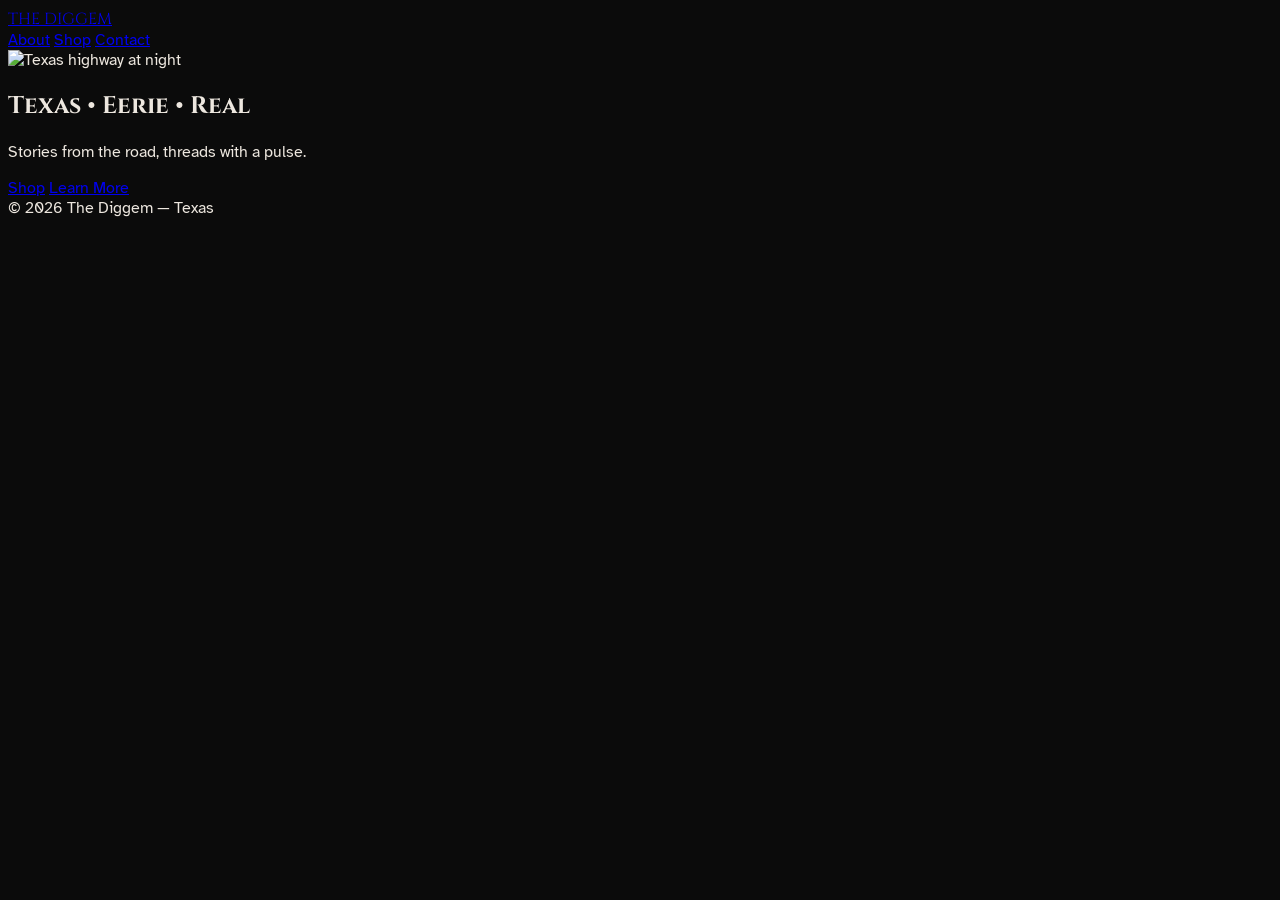
==== commit b64498fe: "Update index.html" ====
--- a/index.html
+++ b/index.html
@@ -3,163 +3,52 @@
 <head>
   <meta charset="utf-8" />
   <meta name="viewport" content="width=device-width, initial-scale=1" />
-  <meta name="description" content="The Diggem: Clean Texas mysteries, eerie tales, and Lone Star vibes. Shop merch and explore stories.">
-  <meta property="og:title" content="The Diggem — Texas • Clean • Real">
-  <meta property="og:description" content="Basic Texas-themed hub for stories, merch, and more. Built to expand.">
-  <meta property="og:image" content="/images/hero-texas-sunset.jpg">
-  <title>The Diggem — Texas • Clean • Real</title>
+  <title>The Diggem — Texas • Eerie • Real</title>
   <script src="https://cdn.tailwindcss.com"></script>
-  <link rel="preconnect" href="https://fonts.googleapis.com">
-  <link href="https://fonts.googleapis.com/css2?family=Cinzel:wght@600;700&family=Atkinson+Hyperlegible:wght@400;700&display=swap" rel="stylesheet">
+  <link href="https://fonts.googleapis.com/css2?family=Cinzel:wght@700&family=Atkinson+Hyperlegible:wght@400;700&display=swap" rel="stylesheet">
   <style>
     :root {
-      --mesquite: #0B0B0B; /* Deep Texas night */
-      --dusk: #3A2E2A; /* Sunset dusk */
-      --bone: #EDE7DF; /* Bone white for text */
-      --sage: #7C8A7A; /* Sagebrush green */
-      --chili: #B03A2E; /* Chili red for accents */
+      --mesquite:#0B0B0B; --bone:#EDE7DF; --chili:#B03A2E;
     }
-    body { background: var(--mesquite); color: var(--bone); font-family: "Atkinson Hyperlegible", system-ui, sans-serif; }
-    .tx-heading { font-family: "Cinzel", serif; letter-spacing: .02em; }
-    .grain { background-image: url('data:image/svg+xml;utf8,<svg xmlns="http://www.w3.org/2000/svg" width="160" height="160"><filter id="n"><feTurbulence type="fractalNoise" baseFrequency="0.8" numOctaves="2" stitchTiles="stitch"/></filter><rect width="100%" height="100%" filter="url(%23n)" opacity="0.035"/></svg>'); }
+    body { background:var(--mesquite); color:var(--bone); font-family:"Atkinson Hyperlegible", sans-serif; }
+    .hheading { font-family:"Cinzel", serif; }
   </style>
 </head>
 <body class="antialiased">
-  <!-- HEADER: Simple fixed nav -->
-  <header class="fixed inset-x-0 top-0 z-50 bg-[var(--mesquite)]/90 backdrop-blur border-b border-white/10" role="banner">
-    <div class="mx-auto max-w-6xl px-4 h-16 flex items-center justify-between">
-      <a href="/" class="tx-heading text-xl tracking-wide text-[var(--bone)] hover:text-[var(--chili)] transition-colors" aria-label="Home">THE DIGGEM</a>
-      <nav class="hidden md:flex items-center gap-6 text-sm" role="navigation">
-        <a href="#pillars" class="text-[var(--bone)] hover:text-[var(--sage)] focus:outline-none focus:ring-2 focus:ring-[var(--sage)]" aria-label="Sections">Texas</a>
-        <a href="#stories" class="text-[var(--bone)] hover:text-[var(--sage)] focus:outline-none focus:ring-2 focus:ring-[var(--sage)]" aria-label="Stories">Stories</a>
-        <a href="#shop" class="text-[var(--bone)] hover:text-[var(--sage)] focus:outline-none focus:ring-2 focus:ring-[var(--sage)]" aria-label="Shop">Shop</a>
-        <a href="#youtube" class="text-[var(--bone)] hover:text-[var(--sage)] focus:outline-none focus:ring-2 focus:ring-[var(--sage)]" aria-label="YouTube">Echoes</a>
+
+  <!-- Header -->
+  <header class="bg-black/70 border-b border-white/10">
+    <div class="max-w-6xl mx-auto px-4 h-16 flex items-center justify-between">
+      <a href="/" class="hheading text-xl">THE DIGGEM</a>
+      <nav class="space-x-4 text-sm hidden md:block">
+        <a href="#about" class="hover:text-[--chili]">About</a>
+        <a href="#shop" class="hover:text-[--chili]">Shop</a>
+        <a href="#contact" class="hover:text-[--chili]">Contact</a>
       </nav>
-      <a href="#newsletter" class="text-xs px-3 py-1.5 rounded-full border border-white/20 hover:border-[var(--sage)] transition-colors focus:outline-none focus:ring-2 focus:ring-[var(--sage)]" aria-label="Join Newsletter">Join List</a>
     </div>
   </header>
 
-  <!-- HERO: Full-width Texas sunset vibe -->
-  <section class="relative min-h-[85vh] flex items-end grain" id="hero" style="background: linear-gradient(to bottom, var(--mesquite), transparent), url('/images/hero-texas-sunset.jpg'); background-size: cover; background-position: center;">
-    <div class="absolute inset-0 bg-gradient-to-t from-[var(--mesquite)] via-black/40 to-transparent"></div>
-    <div class="relative mx-auto max-w-6xl px-4 pb-24">
-      <h1 class="tx-heading text-4xl md:text-6xl font-bold max-w-3xl text-[var(--bone)]">Texas. Clean. Yours to Build.</h1>
-      <p class="mt-4 max-w-2xl text-[1.05rem] text-white/85">A basic Lone Star canvas: Mysteries, merch, echoes. Add your stories here.</p>
-      <div class="mt-8 flex flex-wrap gap-3">
-        <a href="#stories" class="px-5 py-3 rounded-lg bg-[var(--chili)] hover:bg-red-700 text-white font-semibold transition-colors focus:outline-none focus:ring-2 focus:ring-[var(--chili)]" aria-label="Explore Stories">Start with Tales</a>
-        <a href="#shop" class="px-5 py-3 rounded-lg border border-white/25 hover:border-[var(--sage)] text-white transition-colors focus:outline-none focus:ring-2 focus:ring-white/50" aria-label="View Shop">Browse Threads</a>
+  <!-- Hero -->
+  <section class="relative min-h-[70vh] flex items-center justify-center text-center">
+    <img src="/images/texas-night-highway.jpg" alt="Texas highway at night" class="absolute inset-0 w-full h-full object-cover opacity-60">
+    <div class="absolute inset-0 bg-gradient-to-t from-black via-black/40 to-transparent"></div>
+    <div class="relative z-10 max-w-2xl px-4">
+      <h1 class="hheading text-4xl md:text-6xl font-bold">Texas • Eerie • Real</h1>
+      <p class="mt-4 text-lg text-white/80">Stories from the road, threads with a pulse.</p>
+      <div class="mt-6 flex gap-4 justify-center">
+        <a href="#shop" class="px-5 py-3 bg-[--chili] rounded-lg font-semibold">Shop</a>
+        <a href="#about" class="px-5 py-3 border border-white/30 rounded-lg">Learn More</a>
       </div>
     </div>
   </section>
 
-  <!-- PILLARS: Quick nav to expandable sections -->
-  <section class="mx-auto max-w-6xl px-4 py-16 grid md:grid-cols-4 gap-6 grain" id="pillars">
-    <div class="block rounded-2xl border border-white/10 p-6 hover:bg-white/5 transition-colors">
-      <h3 class="tx-heading text-2xl mb-2 text-[var(--bone)]">Texas Roots</h3>
-      <p class="text-white/80">About the badlands that inspire it all.</p>
-      <div class="mt-4 text-sm text-[var(--sage)] hover:underline transition-colors">Expand →</div>
-    </div>
-    <div class="block rounded-2xl border border-white/10 p-6 hover:bg-white/5 transition-colors">
-      <h3 class="tx-heading text-2xl mb-2 text-[var(--bone)]">Mysteries</h3>
-      <p class="text-white/80">Eerie tales from the Lone Star.</p>
-      <div class="mt-4 text-sm text-[var(--sage)] hover:underline transition-colors">Dive In →</div>
-    </div>
-    <div class="block rounded-2xl border border-white/10 p-6 hover:bg-white/5 transition-colors">
-      <h3 class="tx-heading text-2xl mb-2 text-[var(--bone)]">Threads</h3>
-      <p class="text-white/80">Texas-inspired merch drops.</p>
-      <div class="mt-4 text-sm text-[var(--sage)] hover:underline transition-colors">Shop Now →</div>
-    </div>
-    <div class="block rounded-2xl border border-white/10 p-6 hover:bg-white/5 transition-colors">
-      <h3 class="tx-heading text-2xl mb-2 text-[var(--bone)]">Echoes</h3>
-      <p class="text-white/80">YouTube clips & gaming vibes.</p>
-      <div class="mt-4 text-sm text-[var(--sage)] hover:underline transition-colors">Watch →</div>
-    </div>
-  </section>
-
-  <!-- STORIES TEASER: Basic grid; add full pages later -->
-  <section id="stories" class="mx-auto max-w-6xl px-4 py-16 grain">
-    <h2 class="tx-heading text-4xl text-center mb-12 text-[var(--bone)]">Lone Star Teasers</h2>
-    <div class="grid md:grid-cols-3 gap-8">
-      <article class="rounded-2xl border border-white/10 p-6 bg-[var(--dusk)]/50 hover:bg-[var(--dusk)]/70 transition-colors">
-        <img src="/images/story-1.jpg" alt="Texas desert mystery teaser" class="w-full h-48 object-cover rounded-lg mb-4" loading="lazy">
-        <h3 class="tx-heading text-xl mb-2 text-[var(--bone)]">Marfa Lights</h3>
-        <p class="text-white/80 mb-4">A hiker vanishes under glowing orbs. Add your twist here.</p>
-        <a href="/stories/marfa.html" class="text-[var(--chili)] hover:underline transition-colors">Read More</a>
-      </article>
-      <!-- Duplicate for more; e.g., Big Bend, Ghost Road -->
-      <article class="rounded-2xl border border-white/10 p-6 bg-[var(--dusk)]/50 hover:bg-[var(--dusk)]/70 transition-colors md:translate-y-4">
-        <img src="/images/story-2.jpg" alt="Big Bend vanishing teaser" class="w-full h-48 object-cover rounded-lg mb-4" loading="lazy">
-        <h3 class="tx-heading text-xl mb-2 text-[var(--bone)]">Big Bend Echo</h3>
-        <p class="text-white/80 mb-4">Tracks to nowhere. Build on this base.</p>
-        <a href="/stories/bigbend.html" class="text-[var(--chili)] hover:underline transition-colors">Read More</a>
-      </article>
-      <article class="rounded-2xl border border-white/10 p-6 bg-[var(--dusk)]/50 hover:bg-[var(--dusk)]/70 transition-colors">
-        <img src="/images/story-3.jpg" alt="Ghost road tale teaser" class="w-full h-48 object-cover rounded-lg mb-4" loading="lazy">
-        <h3 class="tx-heading text-xl mb-2 text-[var(--bone)]">Ghost Road</h3>
-        <p class="text-white/80 mb-4">Hitcher in the mirror. Easy to expand.</p>
-        <a href="/stories/ghostroad.html" class="text-[var(--chili)] hover:underline transition-colors">Read More</a>
-      </article>
-    </div>
-  </section>
-
-  <!-- SHOP: Basic cards with Amazon placeholders -->
-  <section id="shop" class="mx-auto max-w-6xl px-4 py-16 bg-[var(--dusk)]/20 grain">
-    <h2 class="tx-heading text-4xl text-center mb-12 text-[var(--bone)]">Texas Threads</h2>
-    <div class="grid md:grid-cols-3 gap-8">
-      <div class="text-center rounded-2xl border border-white/10 p-6">
-        <img src="/images/merch-tee.jpg" alt="Basic Texas tee placeholder" class="mx-auto w-48 h-48 object-cover rounded-lg mb-4" loading="lazy">
-        <h3 class="text-xl mb-2 text-[var(--bone)]">Lone Star Tee</h3>
-        <p class="text-white/80 mb-4">Clean canvas for your designs.</p>
-        <a href="https://amazon.com/dp/[YOUR_ASIN_1]" target="_blank" rel="noopener sponsored" class="block bg-[var(--chili)] text-white px-6 py-3 rounded-lg hover:bg-red-700 mx-auto w-fit transition-colors">$29 → Add to Cart</a>
-      </div>
-      <!-- Duplicate for 2 more merch items -->
-    </div>
-  </section>
-
-  <!-- YOUTUBE: Basic embeds; expand with channels -->
-  <section id="youtube" class="mx-auto max-w-6xl px-4 py-16 grain">
-    <h2 class="tx-heading text-4xl text-center mb-12 text-[var(--bone)]">Texas Echoes</h2>
-    <div class="grid md:grid-cols-2 gap-8">
-      <div class="bg-[var(--dusk)]/50 rounded-2xl overflow-hidden">
-        <iframe width="100%" height="315" src="https://www.youtube.com/embed/[VIDEO_ID_1]?rel=0" title="Texas Tale 1" frameborder="0" allow="accelerometer; autoplay; clipboard-write; encrypted-media; gyroscope; picture-in-picture" allowfullscreen loading="lazy"></iframe>
-        <div class="p-4 text-center">
-          <a href="https://youtube.com/channel/[CHANNEL_1]" target="_blank" rel="noopener" class="text-[var(--sage)] hover:underline block transition-colors">Channel 1: Mysteries</a>
-        </div>
-      </div>
-      <div class="bg-[var(--dusk)]/50 rounded-2xl overflow-hidden md:translate-y-4">
-        <iframe width="100%" height="315" src="https://www.youtube.com/embed/[VIDEO_ID_2]?rel=0" title="Texas Tale 2" frameborder="0" allow="accelerometer; autoplay; clipboard-write; encrypted-media; gyroscope; picture-in-picture" allowfullscreen loading="lazy"></iframe>
-        <div class="p-4 text-center">
-          <a href="https://youtube.com/channel/[CHANNEL_2]" target="_blank" rel="noopener" class="text-[var(--sage)] hover:underline block transition-colors">Channel 2: Echoes</a>
-        </div>
-      </div>
-    </div>
-  </section>
-
-  <!-- FOOTER: Basic with newsletter -->
-  <footer class="border-t border-white/10 grain" role="contentinfo">
-    <div class="mx-auto max-w-6xl px-4 py-10 text-center text-sm">
-      <div class="mb-4">
-        <div class="tx-heading text-xl mb-2 text-[var(--bone)]">The Diggem</div>
-        <p class="text-white/70 mb-4">Clean Texas base. Add your mark.</p>
-      </div>
-      <form id="newsletter" class="flex flex-col sm:flex-row gap-2 max-w-md mx-auto mb-4" aria-label="Newsletter Signup">
-        <input type="email" placeholder="you@domain.com" class="flex-1 rounded-lg px-3 py-2 bg-white/10 placeholder-white/40 text-[var(--bone)] focus:outline-none focus:ring-2 focus:ring-[var(--sage)]" required>
-        <button type="submit" class="px-4 py-2 rounded-lg bg-[var(--chili)] hover:bg-red-700 text-white transition-colors focus:outline-none focus:ring-2 focus:ring-[var(--chili)]">Join</button>
-      </form>
-      <div class="text-white/60">© <span id="year"></span> The Diggem — Texas</div>
-    </div>
+  <!-- Footer -->
+  <footer class="border-t border-white/10 py-6 text-center text-sm text-white/60">
+    © <span id="y"></span> The Diggem — Texas
   </footer>
 
   <script>
-    // Dynamic year
-    document.getElementById('year').textContent = new Date().getFullYear();
-    // Smooth scroll for anchors (basic add-on)
-    document.querySelectorAll('a[href^="#"]').forEach(anchor => {
-      anchor.addEventListener('click', function (e) {
-        e.preventDefault();
-        document.querySelector(this.getAttribute('href')).scrollIntoView({ behavior: 'smooth' });
-      });
-    });
+    document.getElementById('y').textContent = new Date().getFullYear();
   </script>
 </body>
 </html>
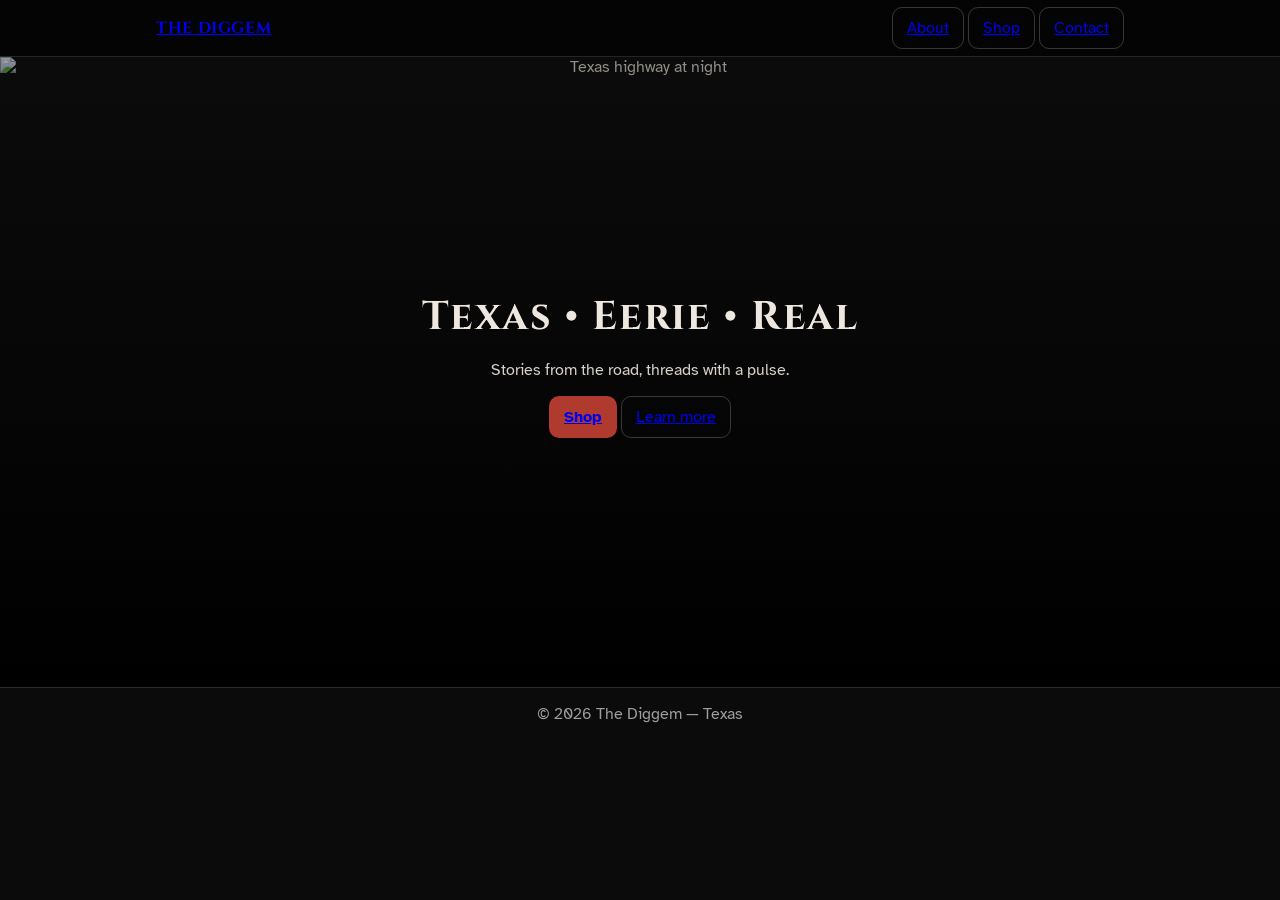
==== commit c9c45e7e: "Update index.html" ====
--- a/index.html
+++ b/index.html
@@ -1,54 +1,52 @@
-<!DOCTYPE html>
+<!doctype html>
 <html lang="en">
-<head>
-  <meta charset="utf-8" />
-  <meta name="viewport" content="width=device-width, initial-scale=1" />
-  <title>The Diggem — Texas • Eerie • Real</title>
-  <script src="https://cdn.tailwindcss.com"></script>
-  <link href="https://fonts.googleapis.com/css2?family=Cinzel:wght@700&family=Atkinson+Hyperlegible:wght@400;700&display=swap" rel="stylesheet">
-  <style>
-    :root {
-      --mesquite:#0B0B0B; --bone:#EDE7DF; --chili:#B03A2E;
-    }
-    body { background:var(--mesquite); color:var(--bone); font-family:"Atkinson Hyperlegible", sans-serif; }
-    .hheading { font-family:"Cinzel", serif; }
-  </style>
-</head>
-<body class="antialiased">
+<meta charset="utf-8">
+<meta name="viewport" content="width=device-width,initial-scale=1">
+<title>The Diggem — Texas • Eerie • Real</title>
+<link href="https://fonts.googleapis.com/css2?family=Cinzel:wght@700&family=Atkinson+Hyperlegible:wght@400;700&display=swap" rel="stylesheet">
+<style>
+  :root{--bg:#0b0b0b;--fg:#ede7df;--chili:#b03a2e}
+  *{box-sizing:border-box} body{margin:0;background:var(--bg);color:var(--fg);
+  font-family:"Atkinson Hyperlegible",system-ui,Segoe UI,Roboto,Arial,sans-serif}
+  .wrap{max-width:1000px;margin:0 auto;padding:0 16px}
+  header{border-bottom:1px solid #fff2;background:rgba(0,0,0,.6)}
+  .bar{height:56px;display:flex;align-items:center;justify-content:space-between}
+  .brand{font-family:"Cinzel",serif;font-weight:700;letter-spacing:.04em}
+  .btn{display:inline-block;padding:10px 14px;border:1px solid #fff3;border-radius:10px}
+  .btn--primary{background:var(--chili);border-color:transparent;font-weight:700}
+  .hero{position:relative;min-height:70vh;display:grid;place-items:center;text-align:center;overflow:hidden}
+  .hero img{position:absolute;inset:0;width:100%;height:100%;object-fit:cover;opacity:.6}
+  .hero:after{content:"";position:absolute;inset:0;background:linear-gradient(0deg,#000,rgba(0,0,0,.4) 55%,transparent)}
+  .hero > .inner{position:relative;z-index:1;padding:24px}
+  footer{border-top:1px solid #fff2;text-align:center;padding:16px;color:#fff9}
+</style>
 
-  <!-- Header -->
-  <header class="bg-black/70 border-b border-white/10">
-    <div class="max-w-6xl mx-auto px-4 h-16 flex items-center justify-between">
-      <a href="/" class="hheading text-xl">THE DIGGEM</a>
-      <nav class="space-x-4 text-sm hidden md:block">
-        <a href="#about" class="hover:text-[--chili]">About</a>
-        <a href="#shop" class="hover:text-[--chili]">Shop</a>
-        <a href="#contact" class="hover:text-[--chili]">Contact</a>
+<body>
+  <header>
+    <div class="wrap bar">
+      <a href="/" class="brand">THE DIGGEM</a>
+      <nav class="hide-sm">
+        <a class="btn" href="#about">About</a>
+        <a class="btn" href="#shop">Shop</a>
+        <a class="btn" href="#contact">Contact</a>
       </nav>
     </div>
   </header>
 
-  <!-- Hero -->
-  <section class="relative min-h-[70vh] flex items-center justify-center text-center">
-    <img src="/images/texas-night-highway.jpg" alt="Texas highway at night" class="absolute inset-0 w-full h-full object-cover opacity-60">
-    <div class="absolute inset-0 bg-gradient-to-t from-black via-black/40 to-transparent"></div>
-    <div class="relative z-10 max-w-2xl px-4">
-      <h1 class="hheading text-4xl md:text-6xl font-bold">Texas • Eerie • Real</h1>
-      <p class="mt-4 text-lg text-white/80">Stories from the road, threads with a pulse.</p>
-      <div class="mt-6 flex gap-4 justify-center">
-        <a href="#shop" class="px-5 py-3 bg-[--chili] rounded-lg font-semibold">Shop</a>
-        <a href="#about" class="px-5 py-3 border border-white/30 rounded-lg">Learn More</a>
-      </div>
+  <section class="hero">
+    <!-- swap this image path when you’re ready -->
+    <img src="/images/texas-night-highway.jpg" alt="Texas highway at night">
+    <div class="inner wrap">
+      <h1 class="brand" style="font-size:2.5rem;margin:0 0 .5rem">Texas • Eerie • Real</h1>
+      <p style="opacity:.9">Stories from the road, threads with a pulse.</p>
+      <p style="margin-top:14px">
+        <a class="btn btn--primary" href="#shop">Shop</a>
+        <a class="btn" href="#about">Learn more</a>
+      </p>
     </div>
   </section>
 
-  <!-- Footer -->
-  <footer class="border-t border-white/10 py-6 text-center text-sm text-white/60">
-    © <span id="y"></span> The Diggem — Texas
-  </footer>
-
-  <script>
-    document.getElementById('y').textContent = new Date().getFullYear();
-  </script>
+  <footer>© <span id="y"></span> The Diggem — Texas</footer>
+  <script>document.getElementById('y').textContent=new Date().getFullYear()</script>
 </body>
 </html>
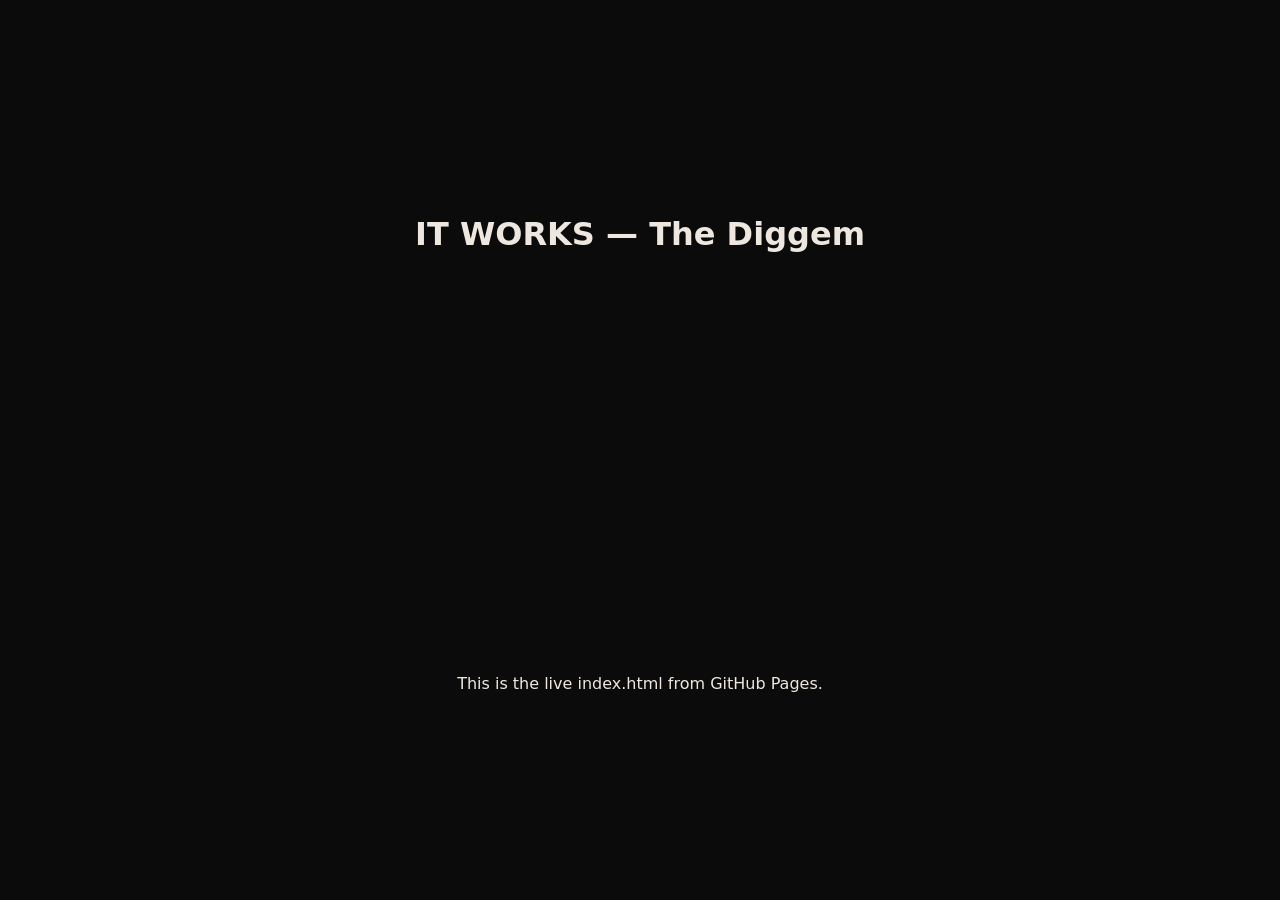
==== commit d59e299d: "Update index.html" ====
--- a/index.html
+++ b/index.html
@@ -1,52 +1,17 @@
 <!doctype html>
-<html lang="en">
 <meta charset="utf-8">
 <meta name="viewport" content="width=device-width,initial-scale=1">
-<title>The Diggem — Texas • Eerie • Real</title>
-<link href="https://fonts.googleapis.com/css2?family=Cinzel:wght@700&family=Atkinson+Hyperlegible:wght@400;700&display=swap" rel="stylesheet">
+<title>The Diggem — Test</title>
 <style>
-  :root{--bg:#0b0b0b;--fg:#ede7df;--chili:#b03a2e}
-  *{box-sizing:border-box} body{margin:0;background:var(--bg);color:var(--fg);
-  font-family:"Atkinson Hyperlegible",system-ui,Segoe UI,Roboto,Arial,sans-serif}
-  .wrap{max-width:1000px;margin:0 auto;padding:0 16px}
-  header{border-bottom:1px solid #fff2;background:rgba(0,0,0,.6)}
-  .bar{height:56px;display:flex;align-items:center;justify-content:space-between}
-  .brand{font-family:"Cinzel",serif;font-weight:700;letter-spacing:.04em}
-  .btn{display:inline-block;padding:10px 14px;border:1px solid #fff3;border-radius:10px}
-  .btn--primary{background:var(--chili);border-color:transparent;font-weight:700}
-  .hero{position:relative;min-height:70vh;display:grid;place-items:center;text-align:center;overflow:hidden}
-  .hero img{position:absolute;inset:0;width:100%;height:100%;object-fit:cover;opacity:.6}
-  .hero:after{content:"";position:absolute;inset:0;background:linear-gradient(0deg,#000,rgba(0,0,0,.4) 55%,transparent)}
-  .hero > .inner{position:relative;z-index:1;padding:24px}
-  footer{border-top:1px solid #fff2;text-align:center;padding:16px;color:#fff9}
+  body {
+    margin:0;
+    background:#0b0b0b;
+    color:#ede7df;
+    display:grid;
+    place-items:center;
+    height:100vh;
+    font:16px/1.5 system-ui, sans-serif;
+  }
 </style>
-
-<body>
-  <header>
-    <div class="wrap bar">
-      <a href="/" class="brand">THE DIGGEM</a>
-      <nav class="hide-sm">
-        <a class="btn" href="#about">About</a>
-        <a class="btn" href="#shop">Shop</a>
-        <a class="btn" href="#contact">Contact</a>
-      </nav>
-    </div>
-  </header>
-
-  <section class="hero">
-    <!-- swap this image path when you’re ready -->
-    <img src="/images/texas-night-highway.jpg" alt="Texas highway at night">
-    <div class="inner wrap">
-      <h1 class="brand" style="font-size:2.5rem;margin:0 0 .5rem">Texas • Eerie • Real</h1>
-      <p style="opacity:.9">Stories from the road, threads with a pulse.</p>
-      <p style="margin-top:14px">
-        <a class="btn btn--primary" href="#shop">Shop</a>
-        <a class="btn" href="#about">Learn more</a>
-      </p>
-    </div>
-  </section>
-
-  <footer>© <span id="y"></span> The Diggem — Texas</footer>
-  <script>document.getElementById('y').textContent=new Date().getFullYear()</script>
-</body>
-</html>
+<h1>IT WORKS — The Diggem</h1>
+<p>This is the live index.html from GitHub Pages.</p>
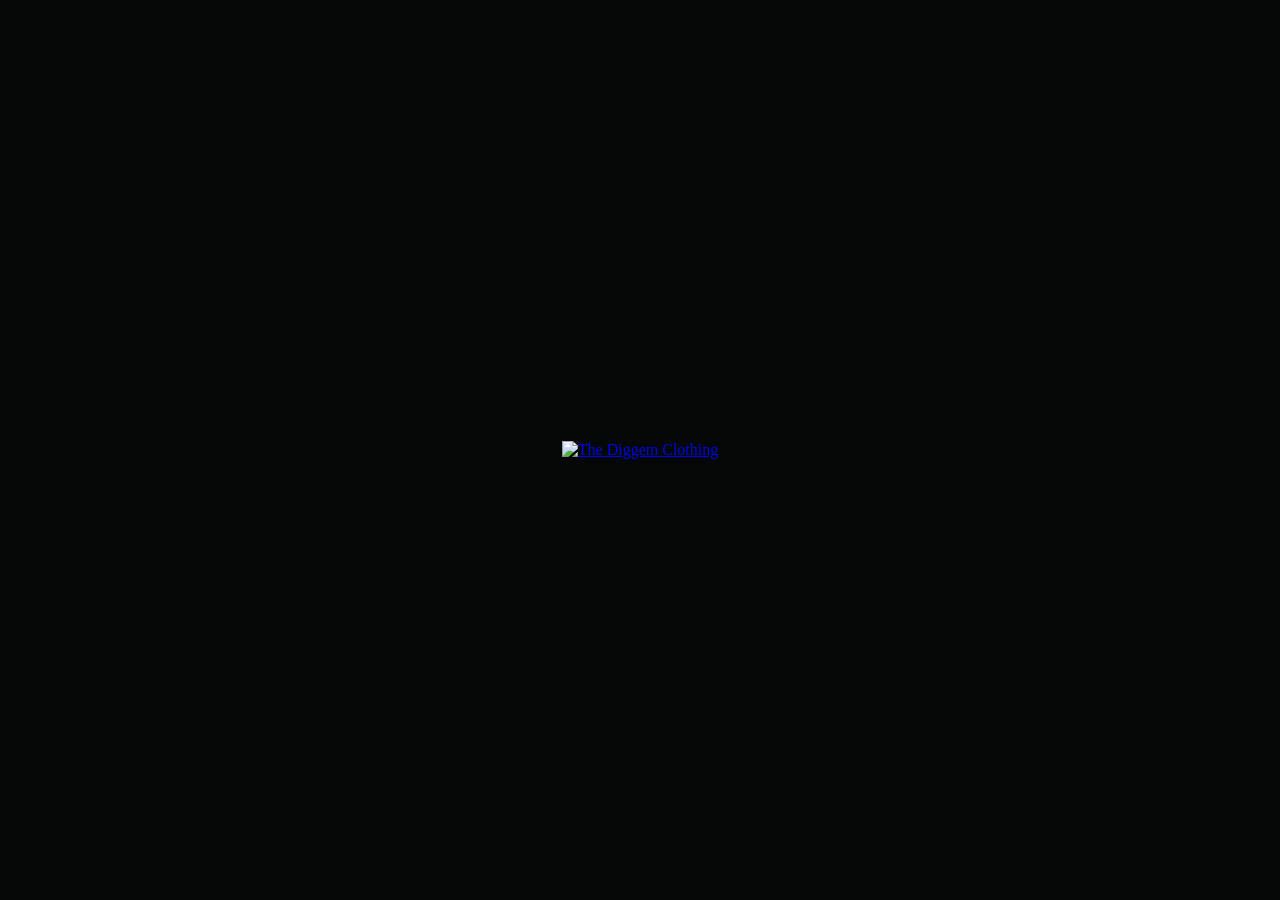
==== commit 0b24d939: "Update index.html" ====
--- a/index.html
+++ b/index.html
@@ -1,17 +1,29 @@
-<!doctype html>
-<meta charset="utf-8">
-<meta name="viewport" content="width=device-width,initial-scale=1">
-<title>The Diggem — Test</title>
-<style>
-  body {
-    margin:0;
-    background:#0b0b0b;
-    color:#ede7df;
-    display:grid;
-    place-items:center;
-    height:100vh;
-    font:16px/1.5 system-ui, sans-serif;
-  }
-</style>
-<h1>IT WORKS — The Diggem</h1>
-<p>This is the live index.html from GitHub Pages.</p>
+<!DOCTYPE html>
+<html lang="en">
+<head>
+  <meta charset="utf-8" />
+  <title>The Diggem Clothing</title>
+  <style>
+    body {
+      margin: 0;
+      height: 100vh;
+      background-color: #050806; /* greenish black */
+      display: flex;
+      justify-content: center;
+      align-items: center;
+    }
+    a img {
+      max-width: 95vw;
+      max-height: 95vh;
+      border: none;
+      display: block;
+      cursor: pointer;
+    }
+  </style>
+</head>
+<body>
+  <a href="https://tinyurl.com/yj6hc7bd" target="_blank" rel="noopener">
+    <img src="click01.png" alt="The Diggem Clothing">
+  </a>
+</body>
+</html>
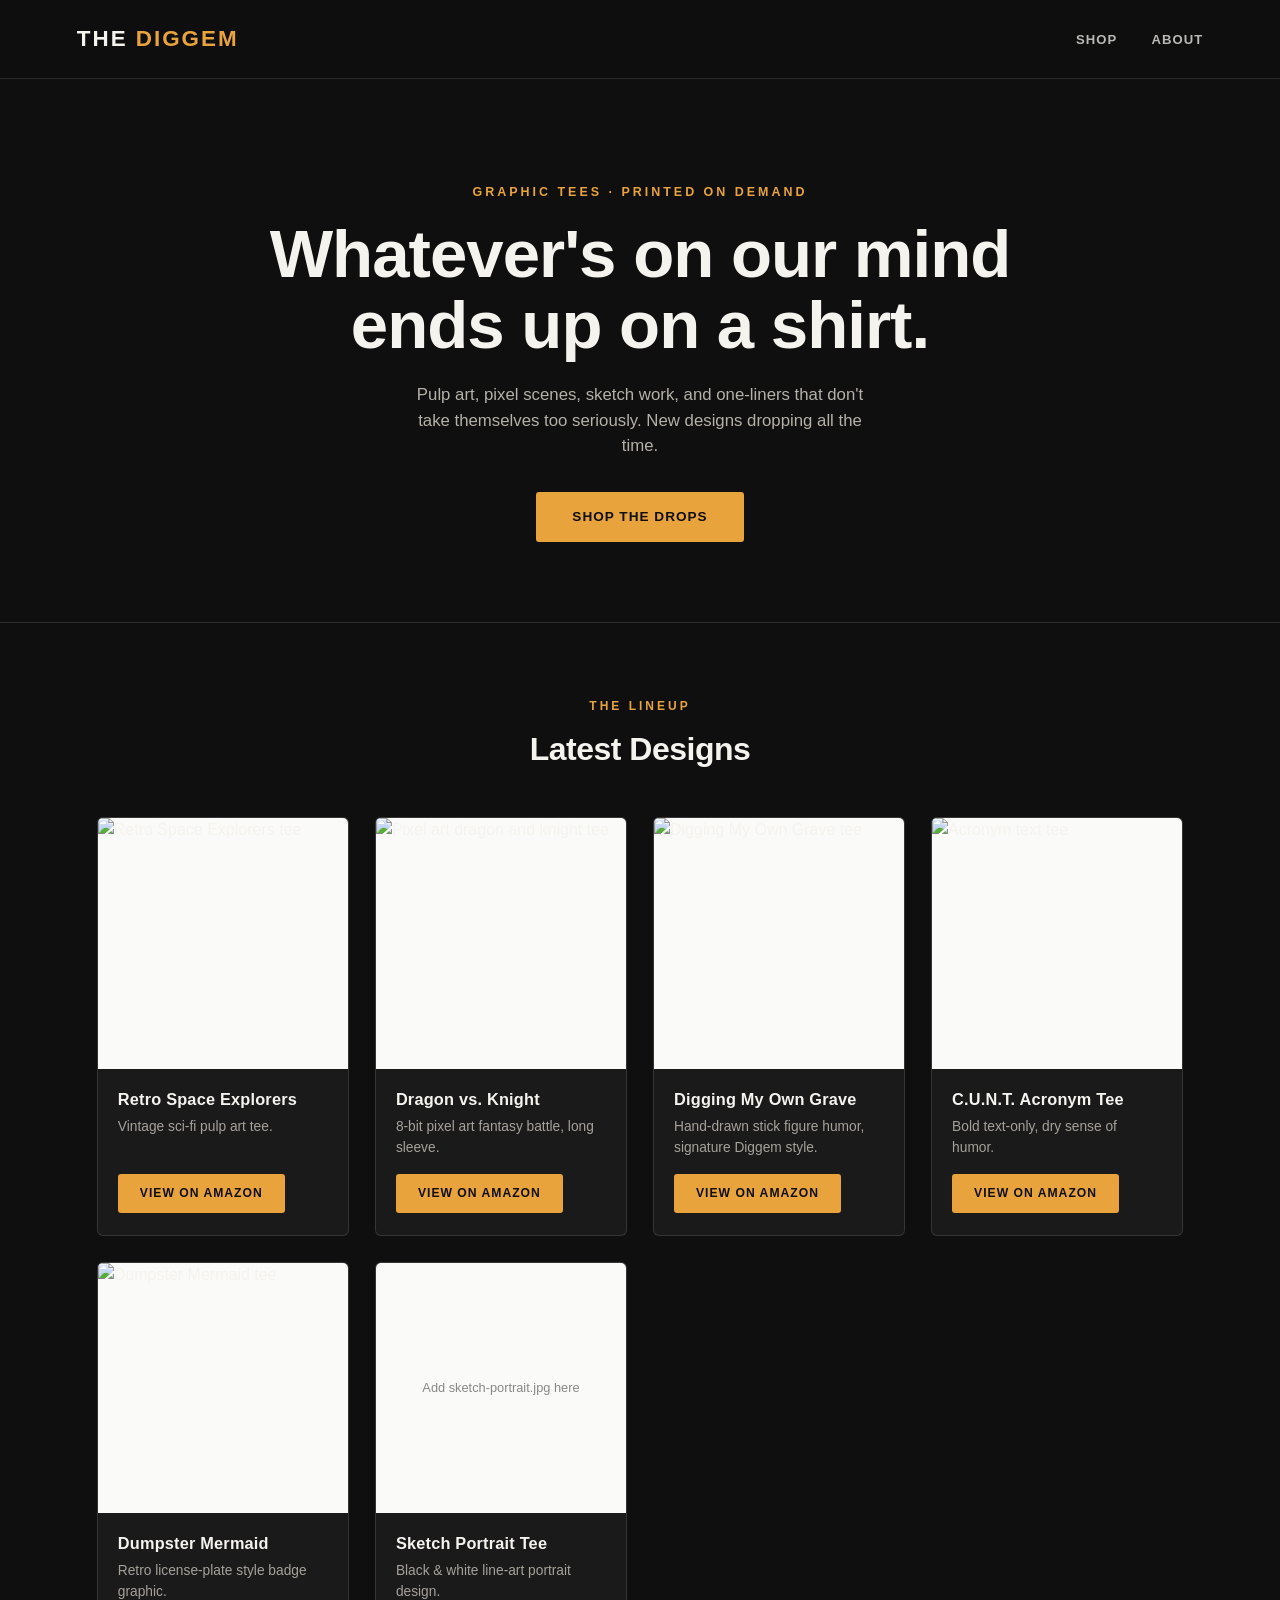
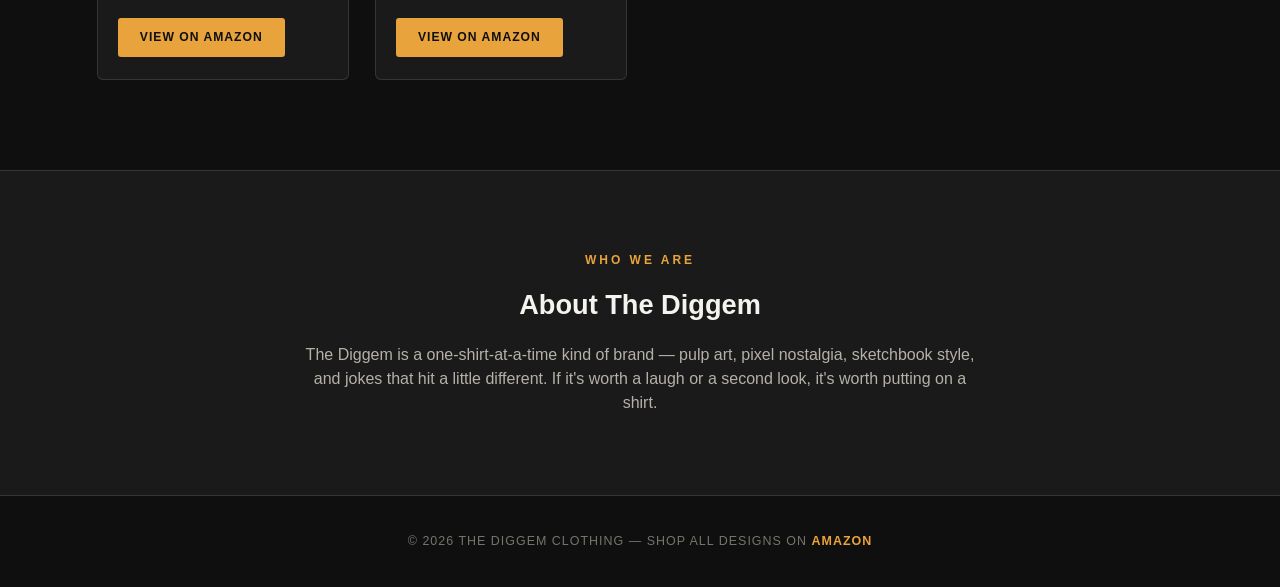
==== commit 5effac5d: "Update index.html" ====
--- a/index.html
+++ b/index.html
@@ -1,29 +1,321 @@
 <!DOCTYPE html>
 <html lang="en">
 <head>
-  <meta charset="utf-8" />
-  <title>The Diggem Clothing</title>
-  <style>
-    body {
-      margin: 0;
-      height: 100vh;
-      background-color: #050806; /* greenish black */
-      display: flex;
-      justify-content: center;
-      align-items: center;
-    }
-    a img {
-      max-width: 95vw;
-      max-height: 95vh;
-      border: none;
-      display: block;
-      cursor: pointer;
-    }
-  </style>
+<meta charset="UTF-8">
+<meta name="viewport" content="width=device-width, initial-scale=1.0">
+<title>The Diggem Clothing</title>
+<style>
+  :root{
+    --ink:#0F0F0F;
+    --panel:#1A1A1A;
+    --white:#F5F3EE;
+    --amber:#E8A33D;
+    --line: rgba(245,243,238,0.12);
+  }
+  *{box-sizing:border-box; margin:0; padding:0;}
+  body{
+    font-family: 'Helvetica Neue', Arial, sans-serif;
+    background: var(--ink);
+    color: var(--white);
+    line-height:1.5;
+  }
+  a{color:inherit; text-decoration:none;}
+
+  /* ---- Header ---- */
+  header{
+    display:flex; align-items:center; justify-content:space-between;
+    padding: 22px 6%;
+    position: sticky; top:0; z-index:10;
+    background: rgba(15,15,15,0.92);
+    backdrop-filter: blur(6px);
+    border-bottom: 1px solid var(--line);
+  }
+  .logo{
+    font-size: 1.4rem;
+    font-weight:800;
+    letter-spacing:2px;
+    text-transform: uppercase;
+  }
+  .logo span{ color: var(--amber); }
+  nav a{
+    margin-left: 30px;
+    font-weight:600;
+    letter-spacing:1px;
+    font-size:0.82rem;
+    text-transform:uppercase;
+    opacity:0.75;
+  }
+  nav a:hover{ opacity:1; color:var(--amber); }
+
+  /* ---- Hero ---- */
+  .hero{
+    padding: 100px 6% 80px;
+    text-align:center;
+    border-bottom: 1px solid var(--line);
+  }
+  .hero .eyebrow{
+    display:inline-block;
+    font-size:0.78rem;
+    letter-spacing:3px;
+    text-transform:uppercase;
+    color: var(--amber);
+    margin-bottom: 18px;
+    font-weight:700;
+  }
+  .hero h1{
+    font-size: clamp(2.4rem, 6vw, 4.2rem);
+    font-weight:800;
+    letter-spacing:-1px;
+    line-height:1.05;
+    max-width: 900px;
+    margin: 0 auto;
+  }
+  .hero p{
+    max-width: 480px;
+    margin: 22px auto 34px;
+    font-size:1.05rem;
+    color:#b5b1a8;
+  }
+  .btn{
+    display:inline-block;
+    background: var(--amber);
+    color: var(--ink);
+    padding: 15px 36px;
+    font-weight:800;
+    letter-spacing:1px;
+    text-transform:uppercase;
+    font-size:0.85rem;
+    border-radius: 3px;
+    transition: transform 0.15s ease, opacity 0.15s ease;
+  }
+  .btn:hover{ opacity:0.85; transform: translateY(-2px); }
+
+  /* ---- Section heading ---- */
+  .section-title{
+    text-align:center;
+    padding: 70px 6% 8px;
+  }
+  .section-title .eyebrow{
+    font-size:0.75rem;
+    letter-spacing:3px;
+    text-transform:uppercase;
+    color: var(--amber);
+    font-weight:700;
+  }
+  .section-title h2{
+    font-size: 2rem;
+    font-weight:800;
+    letter-spacing:-0.5px;
+    margin-top:8px;
+  }
+
+  /* ---- Product grid ---- */
+  .grid{
+    display:grid;
+    grid-template-columns: repeat(auto-fill, minmax(250px, 1fr));
+    gap: 26px;
+    padding: 36px 6% 90px;
+    max-width: 1240px;
+    margin: 0 auto;
+  }
+  .card{
+    background: var(--panel);
+    border: 1px solid var(--line);
+    border-radius: 6px;
+    display:flex; flex-direction:column;
+    overflow:hidden;
+    transition: transform 0.2s ease, border-color 0.2s ease;
+  }
+  .card:hover{
+    transform: translateY(-5px);
+    border-color: var(--amber);
+  }
+  .card .img-wrap{
+    aspect-ratio: 1 / 1;
+    background: #FAFAF8;
+    display:flex; align-items:center; justify-content:center;
+    overflow:hidden;
+  }
+  .card .img-wrap img{
+    width:100%; height:100%; object-fit:contain;
+    display:block;
+  }
+  .placeholder-note{
+    font-size:0.8rem; color:#888; text-align:center; padding: 0 20px;
+  }
+  .card-body{ padding: 18px 20px 22px; flex:1; display:flex; flex-direction:column; }
+  .card-body h3{
+    font-size: 1.02rem;
+    font-weight:700;
+    letter-spacing:0.2px;
+    margin-bottom:6px;
+  }
+  .card-body p{
+    font-size: 0.86rem;
+    color:#a6a29a;
+    flex:1;
+    margin-bottom:16px;
+  }
+  .card-body .btn{
+    align-self:flex-start;
+    padding: 10px 22px;
+    font-size:0.76rem;
+  }
+
+  /* ---- About ---- */
+  .about{
+    background: var(--panel);
+    border-top: 1px solid var(--line);
+    border-bottom: 1px solid var(--line);
+    padding: 80px 6%;
+  }
+  .about-inner{
+    max-width: 680px;
+    margin: 0 auto;
+    text-align:center;
+  }
+  .about .eyebrow{
+    font-size:0.75rem; letter-spacing:3px; text-transform:uppercase;
+    color: var(--amber); font-weight:700; display:block; margin-bottom:16px;
+  }
+  .about h2{
+    font-size:1.7rem;
+    font-weight:800;
+    margin-bottom:18px;
+  }
+  .about p{ color:#b5b1a8; font-size:1rem; }
+
+  /* ---- Footer ---- */
+  footer{
+    padding: 36px 6%;
+    text-align:center;
+    font-size:0.78rem;
+    letter-spacing:1px;
+    text-transform:uppercase;
+    color:#77746c;
+  }
+  footer a{ color: var(--amber); font-weight:700; }
+
+  @media (max-width:600px){
+    nav{ display:none; }
+    header{ justify-content:center; }
+  }
+</style>
 </head>
 <body>
-  <a href="https://tinyurl.com/yj6hc7bd" target="_blank" rel="noopener">
-    <img src="click01.png" alt="The Diggem Clothing">
-  </a>
+
+<header>
+  <div class="logo">THE <span>DIGGEM</span></div>
+  <nav>
+    <a href="#shop">Shop</a>
+    <a href="#about">About</a>
+  </nav>
+</header>
+
+<section class="hero">
+  <span class="eyebrow">Graphic Tees &middot; Printed On Demand</span>
+  <h1>Whatever's on our mind ends up on a shirt.</h1>
+  <p>Pulp art, pixel scenes, sketch work, and one-liners that don't take themselves too seriously. New designs dropping all the time.</p>
+  <a href="#shop" class="btn">Shop The Drops</a>
+</section>
+
+<div class="section-title" id="shop">
+  <span class="eyebrow">The Lineup</span>
+  <h2>Latest Designs</h2>
+</div>
+
+<!--
+  PRODUCT GRID — how to add more shirts:
+  1. Duplicate one <div class="card">...</div> block below.
+  2. Set the <img src="img/your-photo.jpg"> to your product photo.
+  3. Update the title, short description, and the href on "View on Amazon"
+     with your real Amazon Merch product link.
+-->
+<div class="grid">
+
+  <div class="card">
+    <div class="img-wrap">
+      <img src="img/retro-space-explorers.jpg" alt="Retro Space Explorers tee">
+    </div>
+    <div class="card-body">
+      <h3>Retro Space Explorers</h3>
+      <p>Vintage sci-fi pulp art tee.</p>
+      <a href="https://www.amazon.com/dp/B0FNS9GH7T" class="btn">View on Amazon</a>
+    </div>
+  </div>
+
+  <div class="card">
+    <div class="img-wrap">
+      <img src="img/dragon-knight-pixel.jpg" alt="Pixel art dragon and knight tee">
+    </div>
+    <div class="card-body">
+      <h3>Dragon vs. Knight</h3>
+      <p>8-bit pixel art fantasy battle, long sleeve.</p>
+      <a href="#" class="btn">View on Amazon</a>
+    </div>
+  </div>
+
+  <div class="card">
+    <div class="img-wrap">
+      <img src="img/digging-own-grave.jpg" alt="Digging My Own Grave tee">
+    </div>
+    <div class="card-body">
+      <h3>Digging My Own Grave</h3>
+      <p>Hand-drawn stick figure humor, signature Diggem style.</p>
+      <a href="#" class="btn">View on Amazon</a>
+    </div>
+  </div>
+
+  <div class="card">
+    <div class="img-wrap">
+      <img src="img/acronym-tee.webp" alt="Acronym text tee">
+    </div>
+    <div class="card-body">
+      <h3>C.U.N.T. Acronym Tee</h3>
+      <p>Bold text-only, dry sense of humor.</p>
+      <a href="#" class="btn">View on Amazon</a>
+    </div>
+  </div>
+
+  <div class="card">
+    <div class="img-wrap">
+      <img src="img/dumpster-mermaid.webp" alt="Dumpster Mermaid tee">
+    </div>
+    <div class="card-body">
+      <h3>Dumpster Mermaid</h3>
+      <p>Retro license-plate style badge graphic.</p>
+      <a href="#" class="btn">View on Amazon</a>
+    </div>
+  </div>
+
+  <div class="card">
+    <div class="img-wrap">
+      <p class="placeholder-note">Add sketch-portrait.jpg here</p>
+    </div>
+    <div class="card-body">
+      <h3>Sketch Portrait Tee</h3>
+      <p>Black &amp; white line-art portrait design.</p>
+      <a href="#" class="btn">View on Amazon</a>
+    </div>
+  </div>
+
+</div>
+
+<section class="about" id="about">
+  <div class="about-inner">
+    <span class="eyebrow">Who We Are</span>
+    <h2>About The Diggem</h2>
+    <p>The Diggem is a one-shirt-at-a-time kind of brand — pulp art, pixel nostalgia, sketchbook style, and jokes that hit a little different. If it's worth a laugh or a second look, it's worth putting on a shirt.</p>
+  </div>
+</section>
+
+<footer>
+  &copy; <span id="year"></span> The Diggem Clothing — Shop all designs on <a href="https://www.amazon.com/dp/B0FNS9GH7T">Amazon</a>
+</footer>
+
+<script>
+  document.getElementById('year').textContent = new Date().getFullYear();
+</script>
+
 </body>
 </html>
